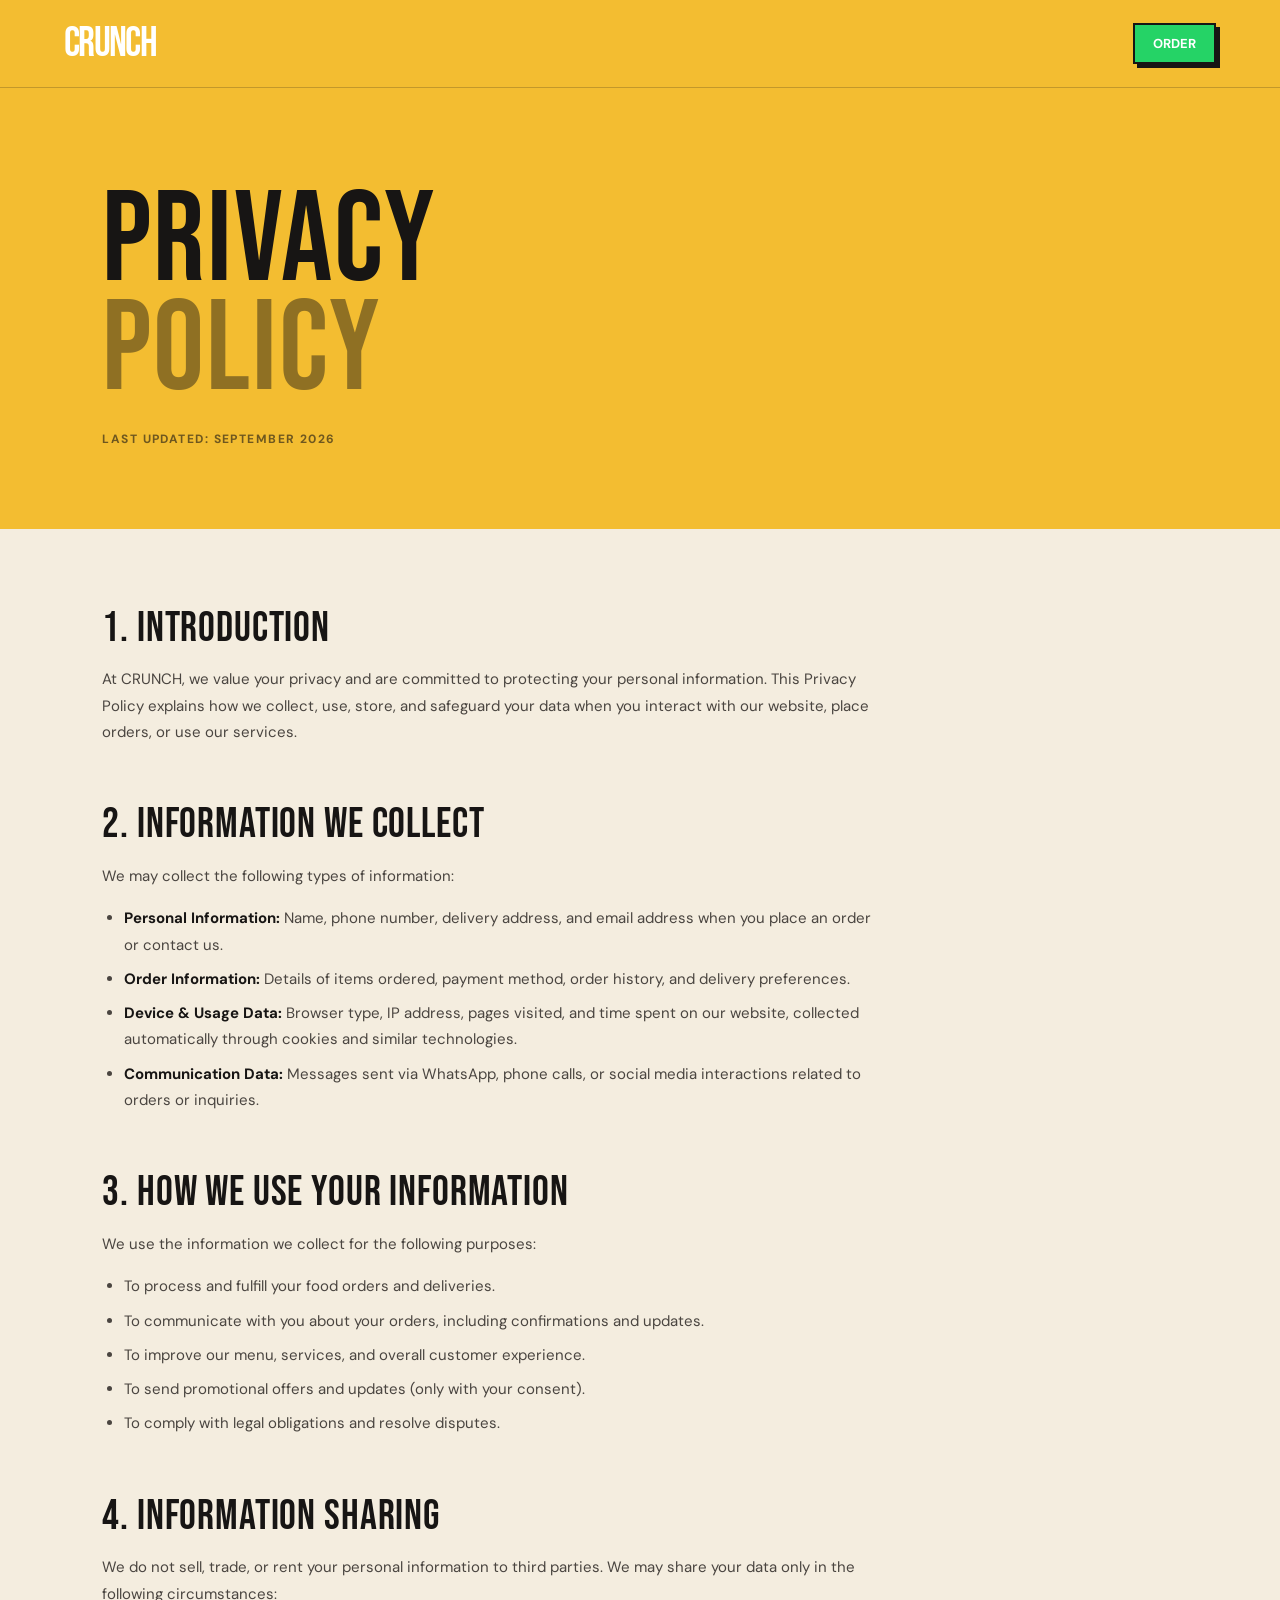
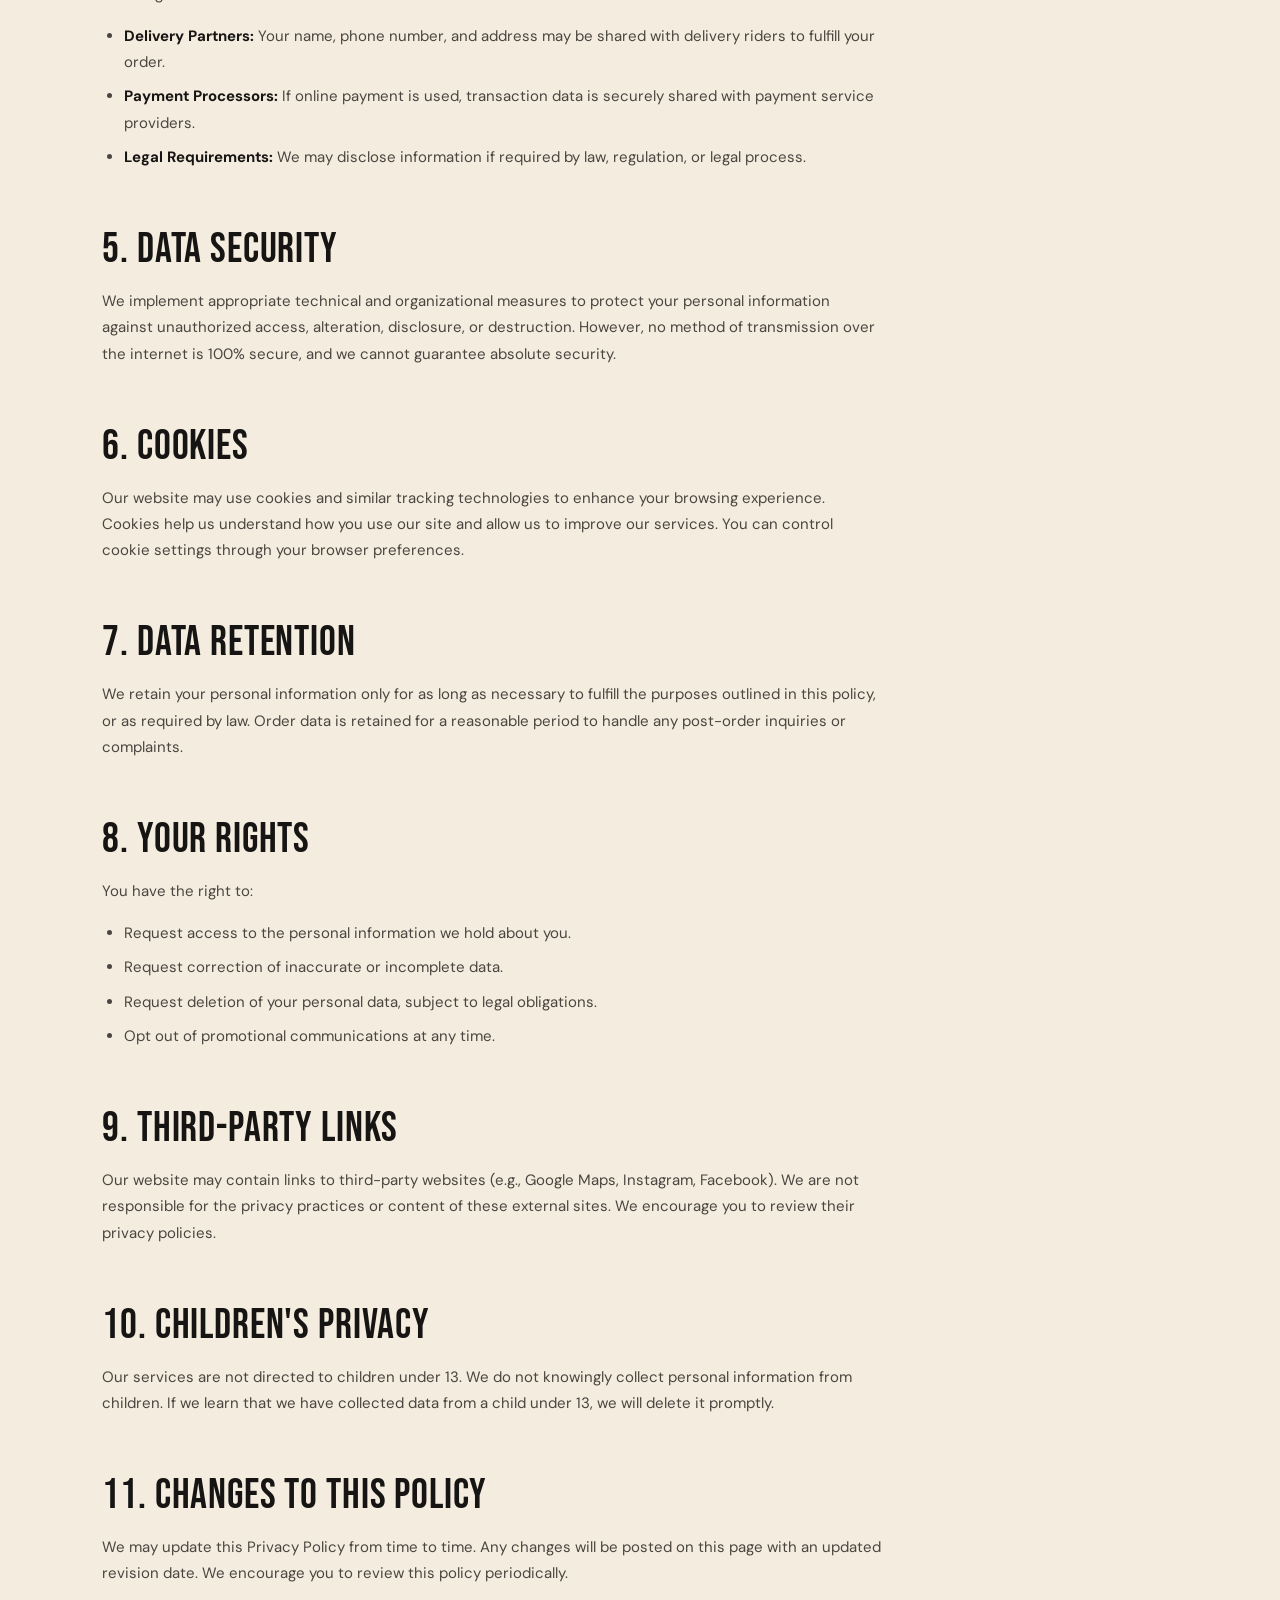
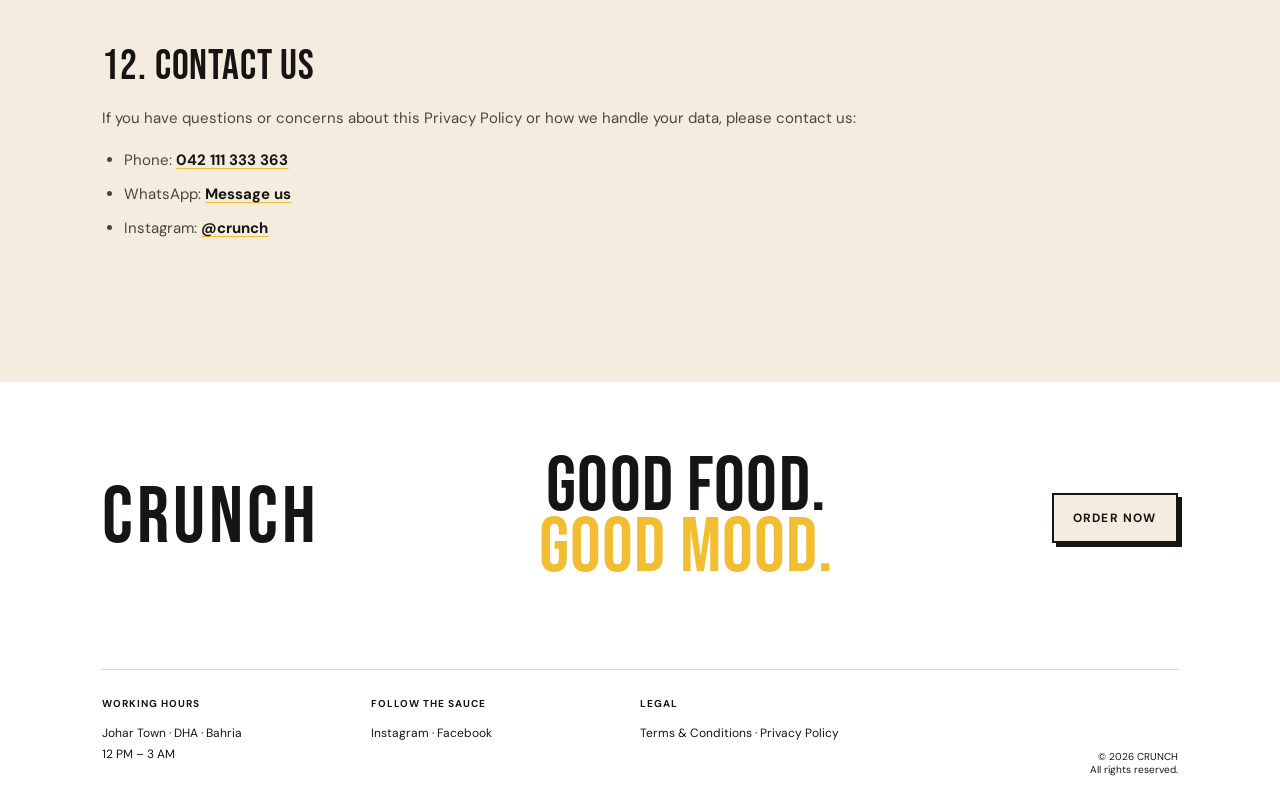
==== privacy.html @ 55eb130b "Add Terms & Conditions and Privacy Policy pages with legal links in footer" ====
<!doctype html>
<html lang="en">

<head>
  <meta charset="UTF-8" />
  <meta name="viewport" content="width=device-width, initial-scale=1.0" />
  <meta name="description" content="CRUNCH - Privacy Policy. Learn how we collect, use, and protect your personal information." />
  <title>CRUNCH | Privacy Policy</title>
  <link rel="preconnect" href="https://fonts.googleapis.com" />
  <link rel="preconnect" href="https://fonts.gstatic.com" crossorigin />
  <link href="https://fonts.googleapis.com/css2?family=Bebas+Neue&family=DM+Sans:wght@400;500;700&display=swap"
    rel="stylesheet" />
  <link rel="stylesheet" href="style.css" />
  <link rel="stylesheet" href="legal.css" />
</head>

<body>
  <header class="site-header">
    <a class="brand" href="index.html" aria-label="CRUNCH home"><span class="nav-brand-text">CRUNCH</span></a>
    <div class="header-actions">
      <a class="header-order" href="tel:042111333363">Order</a>
    </div>
  </header>

  <main class="legal-page">
    <section class="legal-hero">
      <h1>Privacy<br /><span>Policy</span></h1>
      <p class="legal-updated">Last updated: September 2026</p>
    </section>

    <section class="legal-content">
      <div class="legal-body">

        <h2>1. Introduction</h2>
        <p>At CRUNCH, we value your privacy and are committed to protecting your personal information. This Privacy Policy explains how we collect, use, store, and safeguard your data when you interact with our website, place orders, or use our services.</p>

        <h2>2. Information We Collect</h2>
        <p>We may collect the following types of information:</p>
        <ul>
          <li><strong>Personal Information:</strong> Name, phone number, delivery address, and email address when you place an order or contact us.</li>
          <li><strong>Order Information:</strong> Details of items ordered, payment method, order history, and delivery preferences.</li>
          <li><strong>Device & Usage Data:</strong> Browser type, IP address, pages visited, and time spent on our website, collected automatically through cookies and similar technologies.</li>
          <li><strong>Communication Data:</strong> Messages sent via WhatsApp, phone calls, or social media interactions related to orders or inquiries.</li>
        </ul>

        <h2>3. How We Use Your Information</h2>
        <p>We use the information we collect for the following purposes:</p>
        <ul>
          <li>To process and fulfill your food orders and deliveries.</li>
          <li>To communicate with you about your orders, including confirmations and updates.</li>
          <li>To improve our menu, services, and overall customer experience.</li>
          <li>To send promotional offers and updates (only with your consent).</li>
          <li>To comply with legal obligations and resolve disputes.</li>
        </ul>

        <h2>4. Information Sharing</h2>
        <p>We do not sell, trade, or rent your personal information to third parties. We may share your data only in the following circumstances:</p>
        <ul>
          <li><strong>Delivery Partners:</strong> Your name, phone number, and address may be shared with delivery riders to fulfill your order.</li>
          <li><strong>Payment Processors:</strong> If online payment is used, transaction data is securely shared with payment service providers.</li>
          <li><strong>Legal Requirements:</strong> We may disclose information if required by law, regulation, or legal process.</li>
        </ul>

        <h2>5. Data Security</h2>
        <p>We implement appropriate technical and organizational measures to protect your personal information against unauthorized access, alteration, disclosure, or destruction. However, no method of transmission over the internet is 100% secure, and we cannot guarantee absolute security.</p>

        <h2>6. Cookies</h2>
        <p>Our website may use cookies and similar tracking technologies to enhance your browsing experience. Cookies help us understand how you use our site and allow us to improve our services. You can control cookie settings through your browser preferences.</p>

        <h2>7. Data Retention</h2>
        <p>We retain your personal information only for as long as necessary to fulfill the purposes outlined in this policy, or as required by law. Order data is retained for a reasonable period to handle any post-order inquiries or complaints.</p>

        <h2>8. Your Rights</h2>
        <p>You have the right to:</p>
        <ul>
          <li>Request access to the personal information we hold about you.</li>
          <li>Request correction of inaccurate or incomplete data.</li>
          <li>Request deletion of your personal data, subject to legal obligations.</li>
          <li>Opt out of promotional communications at any time.</li>
        </ul>

        <h2>9. Third-Party Links</h2>
        <p>Our website may contain links to third-party websites (e.g., Google Maps, Instagram, Facebook). We are not responsible for the privacy practices or content of these external sites. We encourage you to review their privacy policies.</p>

        <h2>10. Children's Privacy</h2>
        <p>Our services are not directed to children under 13. We do not knowingly collect personal information from children. If we learn that we have collected data from a child under 13, we will delete it promptly.</p>

        <h2>11. Changes to This Policy</h2>
        <p>We may update this Privacy Policy from time to time. Any changes will be posted on this page with an updated revision date. We encourage you to review this policy periodically.</p>

        <h2>12. Contact Us</h2>
        <p>If you have questions or concerns about this Privacy Policy or how we handle your data, please contact us:</p>
        <ul>
          <li>Phone: <a href="tel:042111333363">042 111 333 363</a></li>
          <li>WhatsApp: <a href="https://wa.me/9242111333363" target="_blank" rel="noreferrer">Message us</a></li>
          <li>Instagram: <a href="https://instagram.com/crunch" target="_blank" rel="noreferrer">@crunch</a></li>
        </ul>

      </div>
    </section>
  </main>

  <footer>
    <div class="footer-top"><a class="brand" href="index.html"><span style="font-size: 80px; letter-spacing: 4px;">CRUNCH</span></a>
      <h2>Good food.<br /><em>Good mood.</em></h2><a class="button button-light" href="tel:042111333363">Order now</a>
    </div>
    <div class="footer-bottom">
      <div><b>Working hours</b>
        <p>Johar Town · DHA · Bahria<br />12 PM – 3 AM</p>
      </div>
      <div><b>Follow the sauce</b>
        <p><a href="https://instagram.com/crunch">Instagram</a> · <a
            href="https://facebook.com/CRUNCH">Facebook</a></p>
      </div>
      <div><b>Legal</b>
        <p><a href="terms.html">Terms & Conditions</a> · <a href="privacy.html">Privacy Policy</a></p>
      </div>
      <small>© 2026 CRUNCH<br />All rights reserved.</small>
    </div>
  </footer>
  <script src="script.js"></script>
</body>

</html>
---- style.css ----
:root{--ink:#171514;--paper:#f4eddf;--red:#171514;--red-dark:#171514;--yellow:#f3bd31;--line:rgba(23,21,20,.22);--display:'Bebas Neue',Impact,sans-serif;--body:'DM Sans',Arial,sans-serif}*{box-sizing:border-box}html{scroll-behavior:smooth}body{margin:0;background:var(--paper);color:var(--ink);font-family:var(--body);font-size:16px}a{color:inherit;text-decoration:none}.notice{background:var(--yellow);font-size:11px;text-align:center;padding:8px 16px;letter-spacing:.04em}.site-header{height:88px;display:flex;align-items:center;justify-content:space-between;padding:0 5vw;border-bottom:1px solid var(--line);background:var(--paper);position:sticky;top:0;z-index:5}.brand{display:flex;align-items:center;gap:10px;font-weight:700}.brand span{font:42px var(--display);letter-spacing:-.04em;color:var(--ink)}.brand small{font-size:10px;line-height:1.05;max-width:60px}.nav-links{display:flex;gap:38px;font-size:13px;text-transform:uppercase;letter-spacing:.1em}.nav-links a:hover,.text-link:hover{color:var(--yellow)}.header-order{font-weight:700;text-transform:uppercase;font-size:13px}.header-order span,.button span{font-size:20px;margin-left:12px}.menu-toggle{display:none;border:0;background:none;font-size:25px}.hero{min-height:calc(100vh - 120px);background:var(--red);color:var(--paper);display:grid;grid-template-columns:46% 54%;padding:9vh 8vw 5vh;position:relative;overflow:hidden}.hero-copy{align-self:center;position:relative;z-index:1}.eyebrow,.section-label{font-size:11px;text-transform:uppercase;letter-spacing:.18em;font-weight:700}.hero h1,h2{font:clamp(75px,10vw,150px)/.8 var(--display);font-weight:400;text-transform:uppercase;letter-spacing:.015em;margin:26px 0}.hero h1 em,h2 span,h3 span{font-style:normal;color:var(--yellow)}.hero-intro{font-size:18px;line-height:1.5;max-width:370px;margin:36px 0}.hero-actions{display:flex;align-items:center;gap:22px}.button{display:inline-flex;align-items:center;padding:15px 19px;text-transform:uppercase;font-size:12px;letter-spacing:.1em;font-weight:700}.button-light{background:var(--paper);color:var(--ink)}.button-dark{background:var(--ink);color:var(--paper)}.phone-link{font-size:11px;text-transform:uppercase;line-height:1.5}.phone-link strong{display:block;color:var(--yellow);font-size:13px}.hero-art{position:relative;display:flex;justify-content:center;align-items:center}.hero-art:before{content:'';position:absolute;background:var(--yellow);width:min(42vw,600px);height:min(42vw,600px);border-radius:50%}.hero-art img{position:relative;width:min(40vw,570px);height:min(40vw,570px);object-fit:contain;filter:drop-shadow(13px 25px 12px rgba(40,0,0,.32));animation:float 5s ease-in-out infinite}.stamp{position:absolute;z-index:2;top:10%;left:5%;width:100px;height:100px;border:2px solid var(--paper);border-radius:50%;display:grid;place-content:center;text-align:center;font:35px/ .7 var(--display);transform:rotate(-14deg)}.stamp small{font:8px var(--body);text-transform:uppercase;letter-spacing:.1em}.scribble{position:absolute;right:2%;bottom:12%;font:34px/.8 var(--display);text-transform:uppercase;transform:rotate(-10deg)}.scroll-cue{position:absolute;bottom:22px;left:8vw;font-size:11px;text-transform:uppercase;letter-spacing:.1em}.scroll-cue span{font-size:20px;margin-left:12px}.marquee{overflow:hidden;background:var(--yellow);font:42px var(--display);white-space:nowrap;padding:12px 0}.marquee div{animation:marquee 24s linear infinite}.marquee i{font:20px var(--body);font-style:normal;margin:0 15px}.section{padding:120px 8vw}.section-label{color:var(--ink);margin-bottom:55px}.manifesto-grid,.section-heading,.story-head{display:flex;justify-content:space-between;gap:50px}.manifesto h2,h2{font-size:clamp(70px,9vw,132px);margin:0;max-width:650px}.manifesto-grid>div{max-width:390px;padding-top:12px}.lead{font-size:25px;line-height:1.2;margin:0 0 25px}.manifesto-grid p:not(.lead),.section-heading p{line-height:1.7;color:#5f5850}.text-link{display:inline-block;margin-top:25px;color:var(--ink);font-weight:700;border-bottom:2px solid var(--ink);padding-bottom:7px;text-transform:uppercase;font-size:12px;letter-spacing:.08em}.text-link span{font-size:18px;margin-left:14px}.stats{display:grid;grid-template-columns:repeat(3,1fr);border-top:1px solid var(--line);margin-top:100px;padding-top:30px}.stats div{display:flex;align-items:center;gap:22px;border-right:1px solid var(--line);padding-left:25px}.stats div:first-child{padding-left:0}.stats div:last-child{border:0}.stats strong{font:75px var(--display);color:var(--yellow)}.stats span{font-size:12px;text-transform:uppercase;line-height:1.4}.menu-section{background:var(--ink);color:var(--paper)}.menu-section .section-label{color:var(--yellow)}.section-heading h2{font-size:clamp(70px,8vw,115px)}.section-heading p{color:#bbb1a3;text-align:right}.section-heading b{color:var(--yellow)}.menu-tabs{display:flex;gap:8px;border-bottom:1px solid #4d4540;margin-top:65px}.menu-tabs button{background:none;border:0;color:#aaa39a;text-transform:uppercase;padding:15px 18px;font:12px var(--body);cursor:pointer}.menu-tabs button.active,.menu-tabs button:hover{background:var(--yellow);color:var(--ink)}.menu-grid{display:grid;grid-template-columns:repeat(3,1fr);gap:25px;padding-top:30px}.food-card{transition:.3s}.food-card.hidden{display:none}.food-image{background:var(--ink);aspect-ratio:1;display:flex;justify-content:center;position:relative;overflow:hidden}.food-image.coral{background:#4a4540}.food-image.yellow{background:var(--yellow)}.food-image img{width:100%;height:100%;object-fit:contain;mix-blend-mode:multiply;filter:contrast(1.1)}.price{position:absolute;right:14px;top:14px;background:var(--paper);color:var(--ink);padding:7px 10px;font-size:11px;font-weight:700}.food-card h3{font:37px var(--display);margin:17px 0 0;text-transform:uppercase}.food-card p{color:#aaa39a;margin:4px 0;font-size:13px}.menu-scan{display:grid;grid-template-columns:1fr 220px;align-items:center;gap:40px;background:var(--ink);margin-top:100px;padding:55px 8vw}.menu-scan h3{font:75px/.8 var(--display);text-transform:uppercase;margin:20px 0 35px}.menu-scan img{width:100%;transform:rotate(4deg);box-shadow:12px 18px 0 var(--yellow)}.stories{background:var(--yellow)}.stories .section-label{color:var(--ink)}.story-head h2{font-size:clamp(70px,8vw,110px)}.story-controls{align-self:end;display:flex;gap:8px}.story-controls button{border:1px solid var(--ink);background:none;width:48px;height:48px;font-size:20px;cursor:pointer}.quote-wrap{max-width:760px;margin:75px auto 0}.quote-wrap blockquote{font:clamp(31px,4vw,58px)/1.02 var(--display);text-transform:uppercase;margin:0}.quote-by{margin-top:35px;font-size:12px;font-weight:700}.quote-by span{color:var(--ink);margin-left:10px}.branches{background:var(--paper)}.branch-list{margin-top:65px;border-top:1px solid var(--line)}.branch-list a{display:grid;grid-template-columns:70px 1fr 1fr 30px;align-items:center;border-bottom:1px solid var(--line);padding:24px 0;transition:.2s}.branch-list a:hover{background:var(--yellow);padding-left:15px;padding-right:15px}.branch-list b{font:27px var(--display);color:var(--yellow)}.branch-list strong{font:38px var(--display);text-transform:uppercase}.branch-list span{font-size:13px;color:#625b53}.branch-list i{font-style:normal;font-size:24px;color:var(--ink)}footer{background:#ffffff;color:var(--ink);padding:75px 8vw 30px}.footer-top{display:flex;flex-wrap:wrap;align-items:center;justify-content:space-between;gap:30px}.footer-top .brand span{color:var(--ink);font-size:clamp(40px,8vw,80px);letter-spacing:4px}.footer-top h2{font-size:clamp(40px,6vw,80px);margin:0;text-align:center}.footer-top h2 em{color:var(--yellow);font-style:normal}.footer-bottom{display:grid;grid-template-columns:1fr 1fr 1fr 1fr;border-top:1px solid rgba(23,21,20,.15);margin-top:90px;padding-top:25px;font-size:12px}.footer-bottom b{color:var(--ink);text-transform:uppercase;font-size:10px;letter-spacing:.1em}.footer-bottom p{line-height:1.7}.footer-bottom small{text-align:right;align-self:end}@keyframes float{50%{transform:translateY(-13px) rotate(2deg)}}@keyframes marquee{to{transform:translateX(-50%)}}@media(max-width:700px){.site-header{height:70px;padding:0 6vw}.nav-links,.header-order{display:none}.menu-toggle{display:block}.brand span{font-size:36px}.hero{display:block;padding:70px 8vw 85px;min-height:850px}.hero h1{font-size:84px}.hero-intro{font-size:16px;margin:28px 0}.hero-actions{align-items:flex-start;flex-direction:column;gap:18px}.hero-art{height:370px;margin-top:15px}.hero-art:before{width:320px;height:320px}.hero-art img{width:320px;height:320px}.stamp{top:0;left:0}.scribble{right:0;bottom:12%}.scroll-cue{left:8vw}.section{padding:80px 8vw}.manifesto-grid,.section-heading,.story-head{display:block}.manifesto h2,h2{font-size:75px}.manifesto-grid>div{padding-top:40px}.stats{grid-template-columns:1fr;margin-top:65px}.stats div{border-right:0;border-bottom:1px solid var(--line);padding:15px 0}.stats strong{font-size:60px}.section-heading p{text-align:left;margin-top:30px}.menu-tabs{overflow:auto;white-space:nowrap;margin-top:45px}.menu-grid{grid-template-columns:1fr;gap:45px}.menu-scan{grid-template-columns:1fr;padding:40px 8vw;margin-top:70px}.menu-scan img{max-width:190px;margin:20px auto 0}.menu-scan h3{font-size:65px}.story-controls{margin-top:35px}.quote-wrap{margin-top:50px}.branch-list a{grid-template-columns:42px 1fr 25px;gap:5px}.branch-list strong{font-size:30px}.branch-list span{grid-column:2;font-size:12px}.branch-list i{grid-column:3;grid-row:1/3}.footer-top{flex-direction:column;align-items:flex-start;gap:20px}.footer-top .brand span{font-size:clamp(36px,12vw,60px)}.footer-top h2{font-size:clamp(32px,10vw,55px);text-align:left;margin:0}.footer-bottom{grid-template-columns:1fr 1fr;gap:25px;margin-top:65px}.footer-bottom small{grid-column:1/3;text-align:left}}
:root {
  --olive: #6b705c;
}
/* Navbar CRUNCH text */
.nav-brand-text {
  font-family: 'DM Sans', Arial, sans-serif;
  font-size: clamp(20px, 3vw, 28px);
  font-weight: 500;
  letter-spacing: 0.35em;
  text-transform: uppercase;
  color: #ffffff !important;
  line-height: 1;
}
/* Hero logo image - yellow tint */
.hero-logo {
  width: clamp(120px, 22vw, 220px);
  height: auto;
  object-fit: contain;
  margin-bottom: 16px;
  display: block;
  filter: invert(76%) sepia(60%) saturate(700%) hue-rotate(5deg) brightness(1.05);
}
.button, .header-order, .btn-cube {
  border: 2px solid var(--ink);
  box-shadow: 4px 4px 0 var(--ink);
  transition: all 0.1s;
  cursor: pointer;
  border-radius: 0;
}
.button:active, .header-order:active, .btn-cube:active {
  transform: translate(4px, 4px);
  box-shadow: 0px 0px 0 var(--ink);
}
.header-order {
  background: #25d366;
  color: #fff;
  padding: 10px 18px;
  display: inline-flex;
  align-items: center;
  text-decoration: none;
}
.whatsapp-banner {
  background: var(--paper);
  color: var(--ink);
  text-align: center;
  padding: 60px 8vw;
  border-top: 1px solid var(--line);
}
.whatsapp-banner h2 {
  color: var(--ink);
  font-size: clamp(40px, 6vw, 80px);
  margin-bottom: 10px;
}
.banner-actions {
  display: flex;
  gap: 20px;
  justify-content: center;
  margin-top: 30px;
}
.btn-cube {
  display: inline-flex;
  align-items: center;
  justify-content: center;
  padding: 15px 25px;
  font-weight: 700;
  text-transform: uppercase;
  font-size: 14px;
  text-decoration: none;
}
.whatsapp-btn {
  background: #25d366;
  color: var(--ink);
}
.call-btn {
  background: var(--yellow);
  color: var(--ink);
}
@media (max-width: 600px) {
  .banner-actions {
    flex-direction: column;
  }
}
.site-header {
  background: var(--yellow);
  position: fixed !important;
  top: 0;
  left: 0;
  right: 0;
  width: 100%;
  z-index: 999;
}
.header-actions {
  display: flex;
  align-items: center;
  gap: 15px;
}
main {
  margin-top: 88px;
}
@media (max-width: 700px) {
  main {
    margin-top: 70px;
  }
}
.manifesto {
  background: var(--yellow);
  color: var(--ink);
}
.manifesto .section-label {
  color: var(--ink);
}
.manifesto .text-link {
  color: var(--ink);
  border-bottom-color: var(--ink);
}
.manifesto p:not(.lead) {
  color: rgba(23,21,20,.7);
}
.manifesto .stats strong {
  color: var(--ink);
}
.manifesto .stats {
  border-top-color: rgba(23,21,20,.2);
}
.manifesto .stats div {
  border-right-color: rgba(23,21,20,.2);
}
/* Standalone Stats Section */
.stats-section {
  background: #ffffff;
  padding: 60px 8vw;
  border-top: 3px solid var(--ink);
  border-bottom: 3px solid var(--ink);
}
.stats-section .stats {
  display: grid;
  grid-template-columns: repeat(3, 1fr);
  border-top: none;
  margin-top: 0;
  padding-top: 0;
}
.stats-section .stats div {
  border-right: 2px solid rgba(23,21,20,.15);
  border-bottom: none;
  padding: 20px 30px;
  display: flex;
  flex-direction: column;
  gap: 6px;
}
.stats-section .stats div:last-child {
  border-right: none;
}
.stats-section .stats strong {
  font: clamp(48px, 8vw, 90px) var(--display);
  color: var(--yellow);
  line-height: 1;
}
.stats-section .stats span {
  font-size: clamp(11px, 2vw, 14px);
  text-transform: uppercase;
  letter-spacing: .12em;
  color: var(--ink);
  font-weight: 700;
  line-height: 1.5;
}
@media (max-width: 700px) {
  .stats-section {
    padding: 40px 6vw;
  }
  .stats-section .stats {
    grid-template-columns: 1fr;
  }
  .stats-section .stats div {
    border-right: none;
    border-bottom: 1px solid rgba(23,21,20,.15);
    padding: 18px 0;
  }
  .stats-section .stats div:last-child {
    border-bottom: none;
  }
}
/* Menu body section - off white below the dark heading */
.menu-body-section {
  background: var(--paper);
  padding: 0 8vw 80px;
  color: var(--ink);
}
.menu-body-section .menu-tabs {
  border-bottom: 2px solid var(--line);
  padding-top: 40px;
}
.menu-body-section .menu-tabs button {
  color: #5f5850;
}
.menu-body-section .menu-tabs button.active,
.menu-body-section .menu-tabs button:hover {
  background: var(--ink);
  color: var(--paper);
}
.menu-body-section .food-card h3 {
  color: var(--ink);
}
.menu-body-section .food-card p {
  color: #5f5850;
}
@media (max-width: 700px) {
  .menu-body-section {
    padding: 0 6vw 60px;
  }
}
.hero {
  background: var(--paper) !important;
  color: var(--ink) !important;
  display: flex !important;
  flex-direction: column !important;
  align-items: center !important;
  justify-content: center !important;
  text-align: center !important;
  gap: 40px;
}
.hero-header {
  display: flex;
  flex-direction: column;
  align-items: center;
  z-index: 1;
}
.hero-actions {
  justify-content: center;
}
.hero-footer {
  display: flex;
  flex-direction: column;
  align-items: center;
  gap: 20px;
  z-index: 1;
  max-width: 500px;
}
.hero-intro {
  margin: 0 !important;
}
.hero h1 em {
  color: var(--yellow) !important;
}
.hero .button {
  background: var(--yellow) !important;
  color: var(--ink) !important;
}
/* Responsive Enhancements */
body, html {
  overflow-x: hidden;
}
img {
  max-width: 100%;
}
@media (max-width: 700px) {
  .site-header {
    padding: 0 4vw;
    gap: 10px;
  }
  .header-order {
    display: inline-flex !important;
    padding: 8px 12px;
    font-size: 11px;
    margin-left: auto;
  }
  .menu-toggle {
    margin-left: 0;
  }
  .marquee {
    font: 24px var(--display);
    padding: 8px 0;
  }
  .hero {
    min-height: auto;
    padding: 120px 6vw 60px;
  }
  .hero h1 {
    font-size: clamp(50px, 15vw, 84px);
    line-height: 0.9;
  }
  .hero-art {
    height: auto;
    margin-top: 40px;
  }
  .hero-art:before {
    width: 80vw;
    height: 80vw;
    max-width: 320px;
    max-height: 320px;
  }
  .hero-art img {
    width: 80vw;
    height: 80vw;
    max-width: 320px;
    max-height: 320px;
  }
  .manifesto h2, h2, .section-heading h2, .story-head h2 {
    font-size: clamp(45px, 12vw, 75px) !important;
  }
  .stats strong {
    font-size: clamp(40px, 10vw, 60px);
  }
  .manifesto .stats div {
    border-bottom-color: rgba(23,21,20,.2);
  }
  .food-card h3 {
    font-size: clamp(28px, 8vw, 37px);
  }
  .quote-wrap blockquote {
    font-size: clamp(24px, 6vw, 31px);
  }
  .menu-scan h3 {
    font-size: clamp(40px, 10vw, 65px);
  }
  .footer-top h2 {
    font-size: clamp(45px, 12vw, 70px) !important;
  }
}

@media (max-width: 480px) {
  .footer-bottom {
    grid-template-columns: 1fr !important;
  }
  .footer-bottom small {
    grid-column: 1 !important;
    text-align: left;
    margin-top: 20px;
  }
  .branch-list a {
    grid-template-columns: 30px 1fr 20px !important;
    gap: 10px !important;
    padding: 15px 0 !important;
  }
  .branch-list strong {
    font-size: clamp(20px, 6vw, 30px) !important;
  }
  .nav-logo {
    height: 30px;
  }
  .header-order {
    font-size: 10px;
    padding: 6px 10px;
  }
  .header-order span {
    font-size: 16px;
    margin-left: 6px;
  }
  .button, .btn-cube {
    width: 100%;
  }
  .stats div {
    flex-direction: column;
    align-items: flex-start;
    gap: 5px;
  }
}
---- legal.css ----
/* Legal Pages — Terms & Privacy */
.legal-page {
  margin-top: 88px;
}

/* Hero banner */
.legal-hero {
  background: var(--yellow);
  padding: 100px 8vw 70px;
}

.legal-hero h1 {
  font: clamp(60px, 10vw, 130px)/.85 var(--display);
  text-transform: uppercase;
  letter-spacing: .015em;
  margin: 0;
  color: var(--ink);
}

.legal-hero h1 span {
  color: var(--ink);
  opacity: .45;
}

.legal-updated {
  margin-top: 25px;
  font-size: 12px;
  text-transform: uppercase;
  letter-spacing: .12em;
  font-weight: 700;
  color: var(--ink);
  opacity: .6;
}

/* Content body */
.legal-content {
  background: var(--paper);
  padding: 80px 8vw 120px;
}

.legal-body {
  max-width: 780px;
}

.legal-body h2 {
  font: clamp(28px, 4vw, 42px)/.95 var(--display);
  text-transform: uppercase;
  letter-spacing: .02em;
  margin: 60px 0 18px;
  color: var(--ink);
}

.legal-body h2:first-child {
  margin-top: 0;
}

.legal-body p {
  font-size: 15px;
  line-height: 1.75;
  color: #4a4540;
  margin: 0 0 16px;
}

.legal-body ul {
  padding-left: 22px;
  margin: 0 0 20px;
}

.legal-body li {
  font-size: 15px;
  line-height: 1.75;
  color: #4a4540;
  margin-bottom: 8px;
}

.legal-body li strong {
  color: var(--ink);
}

.legal-body a {
  color: var(--ink);
  font-weight: 700;
  text-decoration: underline;
  text-decoration-color: var(--yellow);
  text-underline-offset: 3px;
  transition: text-decoration-color .2s;
}

.legal-body a:hover {
  text-decoration-color: var(--ink);
}

/* Responsive */
@media (max-width: 700px) {
  .legal-page {
    margin-top: 70px;
  }

  .legal-hero {
    padding: 70px 6vw 50px;
  }

  .legal-hero h1 {
    font-size: clamp(50px, 14vw, 80px);
  }

  .legal-content {
    padding: 50px 6vw 80px;
  }

  .legal-body h2 {
    margin-top: 45px;
    font-size: clamp(24px, 6vw, 32px);
  }
}
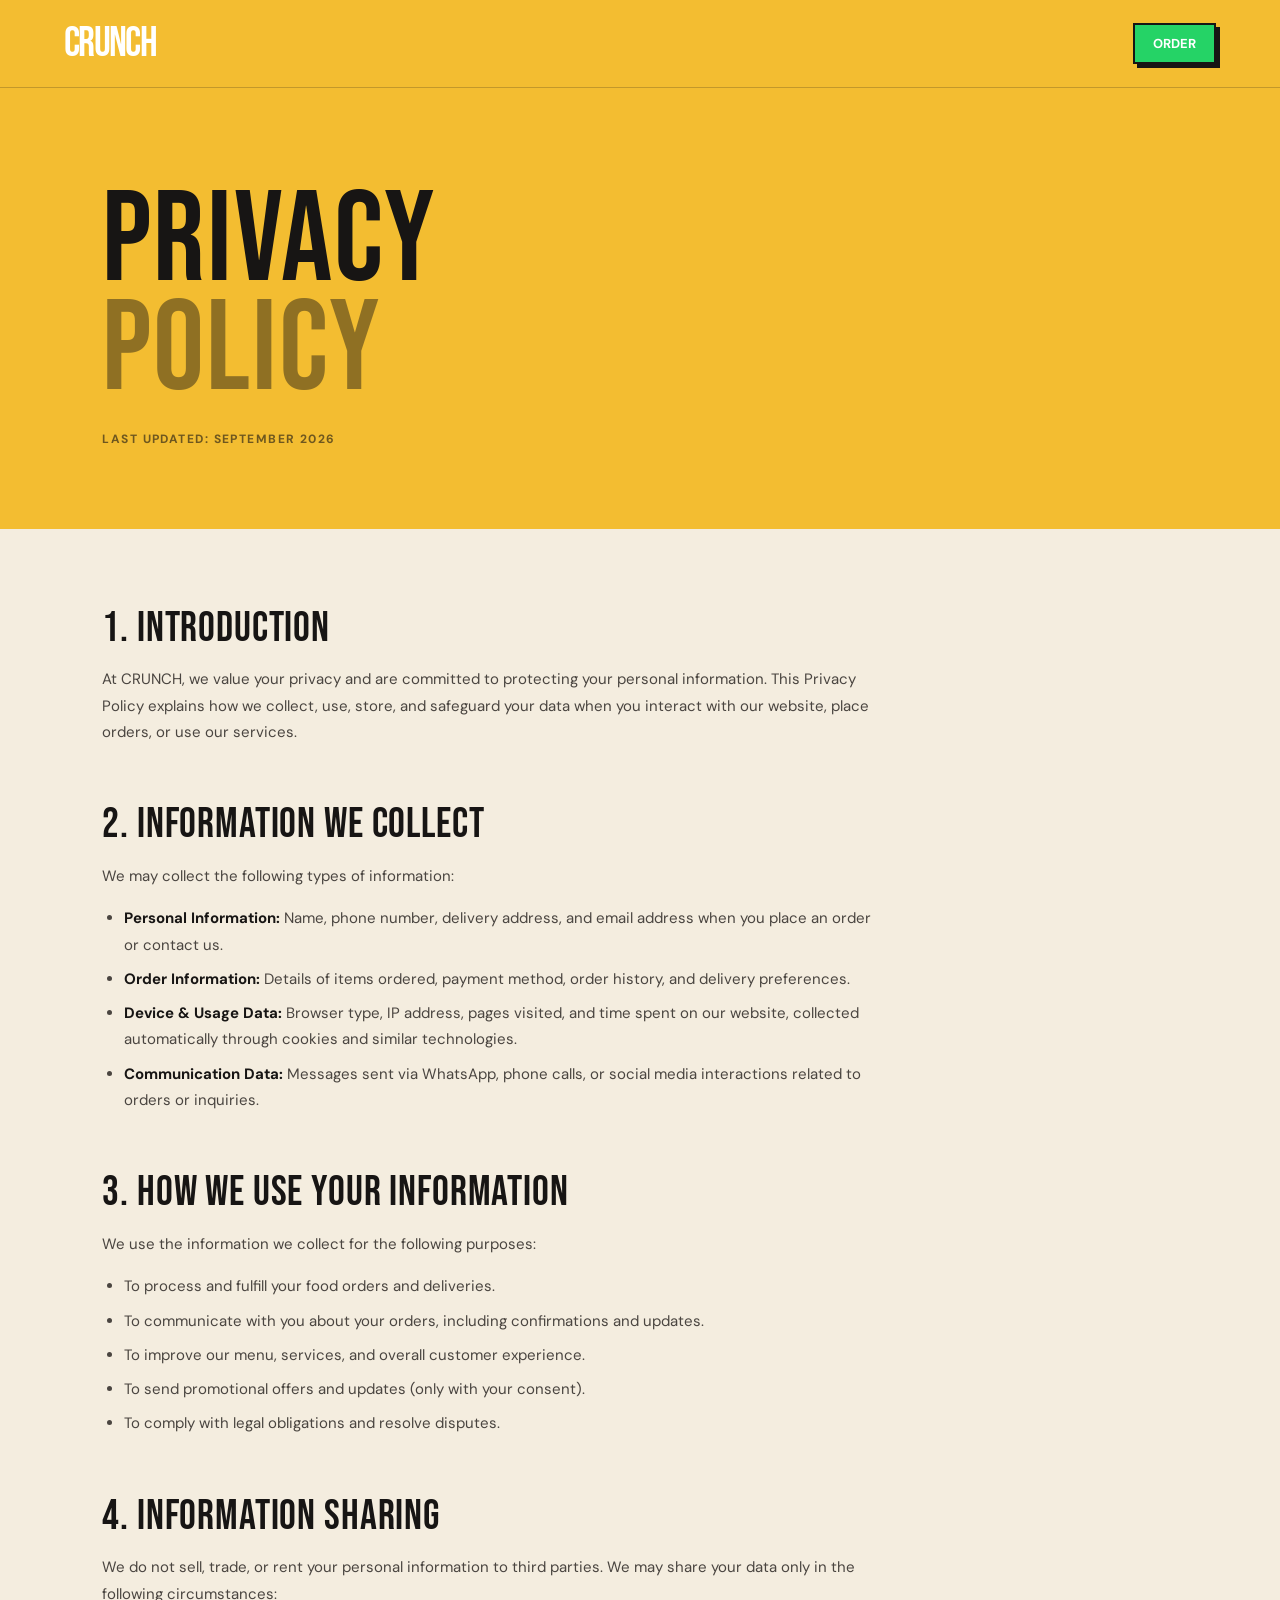
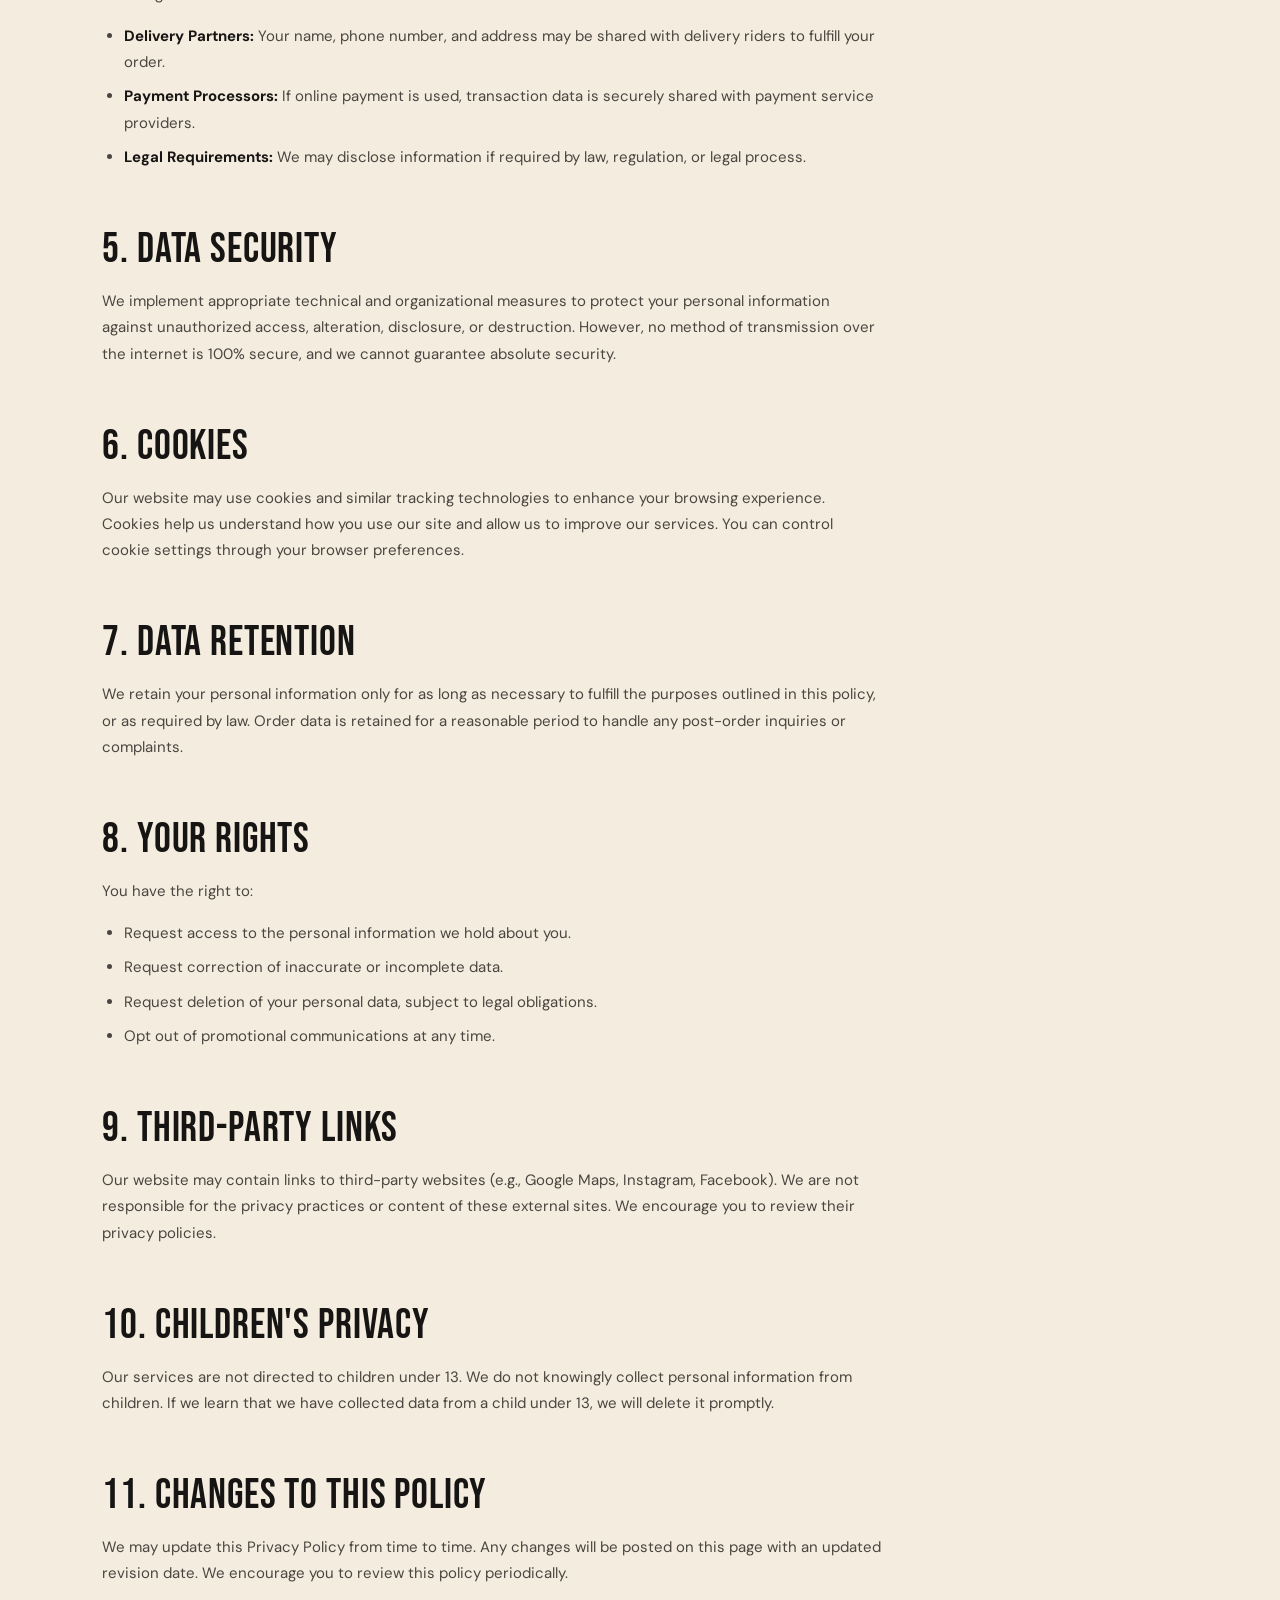
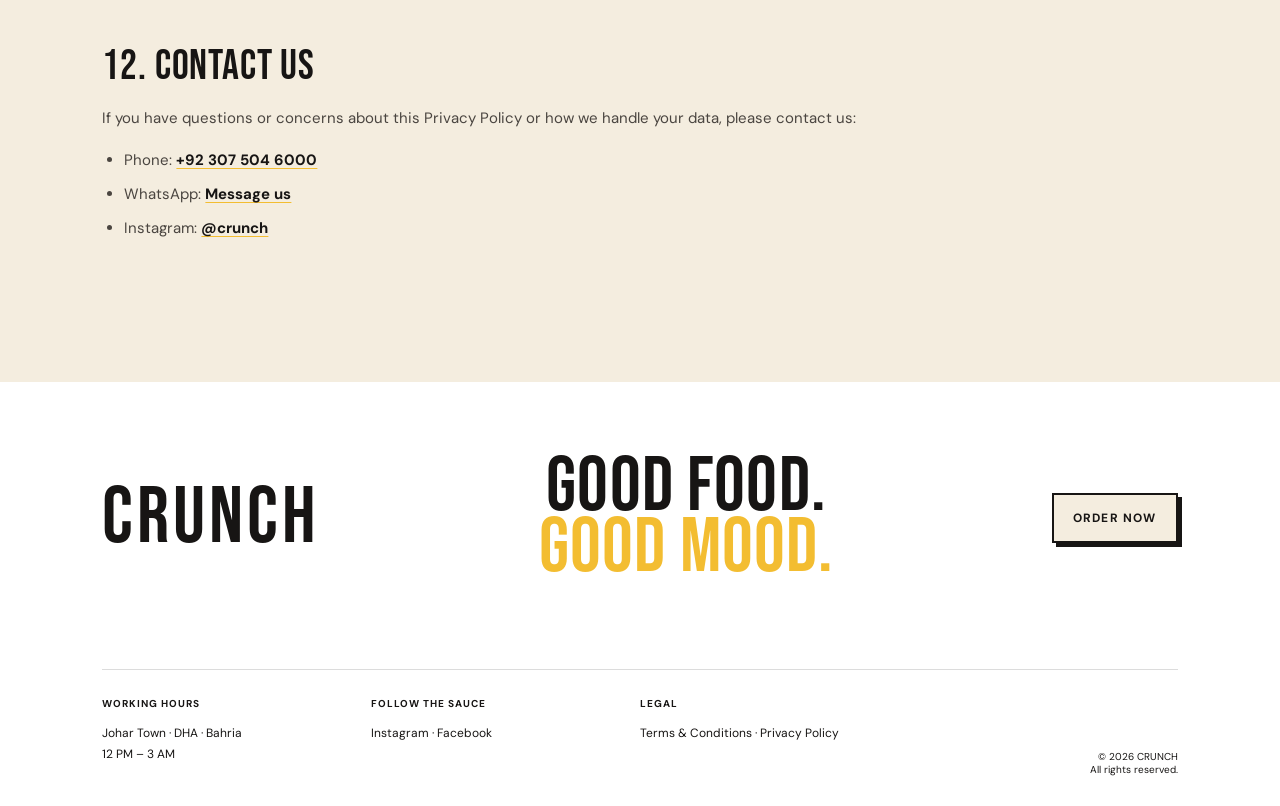
==== commit f73ae3ca: "Update phone numbers to +92 307 504 6000 across the site" ====
--- a/privacy.html
+++ b/privacy.html
@@ -18,7 +18,7 @@
   <header class="site-header">
     <a class="brand" href="index.html" aria-label="CRUNCH home"><span class="nav-brand-text">CRUNCH</span></a>
     <div class="header-actions">
-      <a class="header-order" href="tel:042111333363">Order</a>
+      <a class="header-order" href="tel:+923075046000">Order</a>
     </div>
   </header>
 
@@ -91,8 +91,8 @@
         <h2>12. Contact Us</h2>
         <p>If you have questions or concerns about this Privacy Policy or how we handle your data, please contact us:</p>
         <ul>
-          <li>Phone: <a href="tel:042111333363">042 111 333 363</a></li>
-          <li>WhatsApp: <a href="https://wa.me/9242111333363" target="_blank" rel="noreferrer">Message us</a></li>
+          <li>Phone: <a href="tel:+923075046000">+92 307 504 6000</a></li>
+          <li>WhatsApp: <a href="https://wa.me/923075046000" target="_blank" rel="noreferrer">Message us</a></li>
           <li>Instagram: <a href="https://instagram.com/crunch" target="_blank" rel="noreferrer">@crunch</a></li>
         </ul>
 
@@ -102,7 +102,7 @@
 
   <footer>
     <div class="footer-top"><a class="brand" href="index.html"><span style="font-size: 80px; letter-spacing: 4px;">CRUNCH</span></a>
-      <h2>Good food.<br /><em>Good mood.</em></h2><a class="button button-light" href="tel:042111333363">Order now</a>
+      <h2>Good food.<br /><em>Good mood.</em></h2><a class="button button-light" href="tel:+923075046000">Order now</a>
     </div>
     <div class="footer-bottom">
       <div><b>Working hours</b>
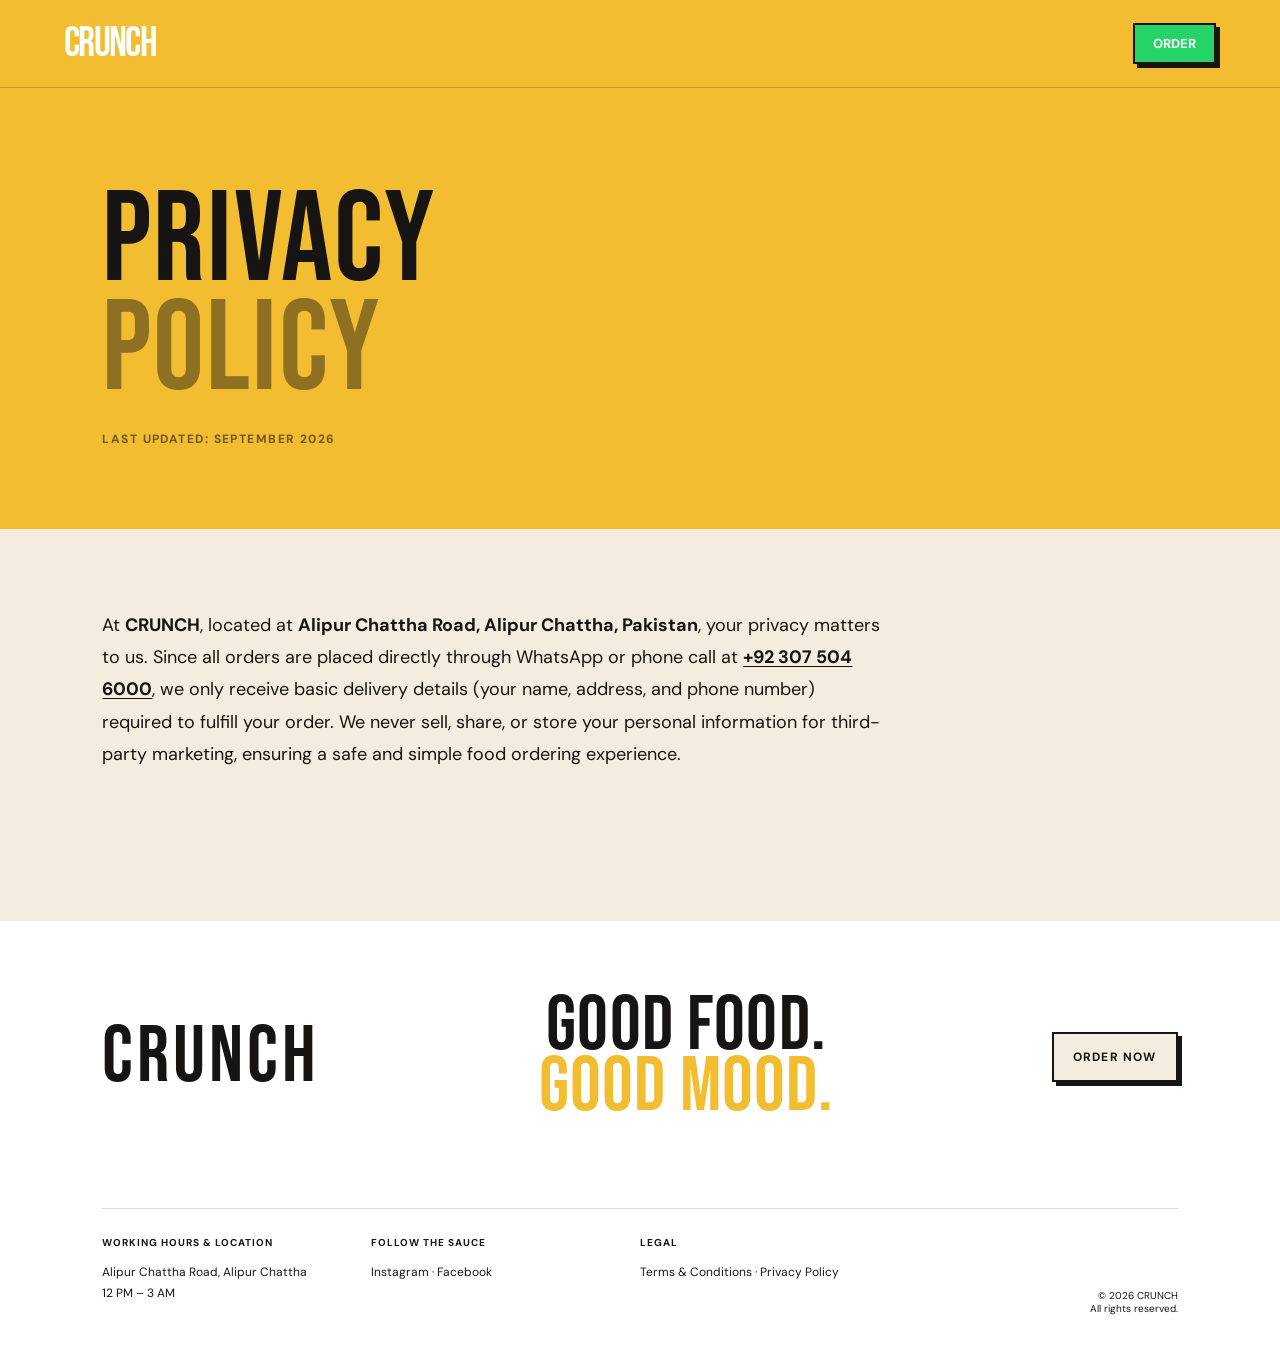
==== commit 8b4a5f1b: "Remove food image blackness, update location to Alipur Chattha Road, and simplify legal pages" ====
--- a/privacy.html
+++ b/privacy.html
@@ -30,72 +30,9 @@
 
     <section class="legal-content">
       <div class="legal-body">
-
-        <h2>1. Introduction</h2>
-        <p>At CRUNCH, we value your privacy and are committed to protecting your personal information. This Privacy Policy explains how we collect, use, store, and safeguard your data when you interact with our website, place orders, or use our services.</p>
-
-        <h2>2. Information We Collect</h2>
-        <p>We may collect the following types of information:</p>
-        <ul>
-          <li><strong>Personal Information:</strong> Name, phone number, delivery address, and email address when you place an order or contact us.</li>
-          <li><strong>Order Information:</strong> Details of items ordered, payment method, order history, and delivery preferences.</li>
-          <li><strong>Device & Usage Data:</strong> Browser type, IP address, pages visited, and time spent on our website, collected automatically through cookies and similar technologies.</li>
-          <li><strong>Communication Data:</strong> Messages sent via WhatsApp, phone calls, or social media interactions related to orders or inquiries.</li>
-        </ul>
-
-        <h2>3. How We Use Your Information</h2>
-        <p>We use the information we collect for the following purposes:</p>
-        <ul>
-          <li>To process and fulfill your food orders and deliveries.</li>
-          <li>To communicate with you about your orders, including confirmations and updates.</li>
-          <li>To improve our menu, services, and overall customer experience.</li>
-          <li>To send promotional offers and updates (only with your consent).</li>
-          <li>To comply with legal obligations and resolve disputes.</li>
-        </ul>
-
-        <h2>4. Information Sharing</h2>
-        <p>We do not sell, trade, or rent your personal information to third parties. We may share your data only in the following circumstances:</p>
-        <ul>
-          <li><strong>Delivery Partners:</strong> Your name, phone number, and address may be shared with delivery riders to fulfill your order.</li>
-          <li><strong>Payment Processors:</strong> If online payment is used, transaction data is securely shared with payment service providers.</li>
-          <li><strong>Legal Requirements:</strong> We may disclose information if required by law, regulation, or legal process.</li>
-        </ul>
-
-        <h2>5. Data Security</h2>
-        <p>We implement appropriate technical and organizational measures to protect your personal information against unauthorized access, alteration, disclosure, or destruction. However, no method of transmission over the internet is 100% secure, and we cannot guarantee absolute security.</p>
-
-        <h2>6. Cookies</h2>
-        <p>Our website may use cookies and similar tracking technologies to enhance your browsing experience. Cookies help us understand how you use our site and allow us to improve our services. You can control cookie settings through your browser preferences.</p>
-
-        <h2>7. Data Retention</h2>
-        <p>We retain your personal information only for as long as necessary to fulfill the purposes outlined in this policy, or as required by law. Order data is retained for a reasonable period to handle any post-order inquiries or complaints.</p>
-
-        <h2>8. Your Rights</h2>
-        <p>You have the right to:</p>
-        <ul>
-          <li>Request access to the personal information we hold about you.</li>
-          <li>Request correction of inaccurate or incomplete data.</li>
-          <li>Request deletion of your personal data, subject to legal obligations.</li>
-          <li>Opt out of promotional communications at any time.</li>
-        </ul>
-
-        <h2>9. Third-Party Links</h2>
-        <p>Our website may contain links to third-party websites (e.g., Google Maps, Instagram, Facebook). We are not responsible for the privacy practices or content of these external sites. We encourage you to review their privacy policies.</p>
-
-        <h2>10. Children's Privacy</h2>
-        <p>Our services are not directed to children under 13. We do not knowingly collect personal information from children. If we learn that we have collected data from a child under 13, we will delete it promptly.</p>
-
-        <h2>11. Changes to This Policy</h2>
-        <p>We may update this Privacy Policy from time to time. Any changes will be posted on this page with an updated revision date. We encourage you to review this policy periodically.</p>
-
-        <h2>12. Contact Us</h2>
-        <p>If you have questions or concerns about this Privacy Policy or how we handle your data, please contact us:</p>
-        <ul>
-          <li>Phone: <a href="tel:+923075046000">+92 307 504 6000</a></li>
-          <li>WhatsApp: <a href="https://wa.me/923075046000" target="_blank" rel="noreferrer">Message us</a></li>
-          <li>Instagram: <a href="https://instagram.com/crunch" target="_blank" rel="noreferrer">@crunch</a></li>
-        </ul>
-
+        <p class="lead" style="font-size: 18px; line-height: 1.8; color: var(--ink); margin-bottom: 30px;">
+          At <strong>CRUNCH</strong>, located at <strong>Alipur Chattha Road, Alipur Chattha, Pakistan</strong>, your privacy matters to us. Since all orders are placed directly through WhatsApp or phone call at <a href="tel:+923075046000" style="font-weight: 700; color: var(--ink); text-decoration: underline;">+92 307 504 6000</a>, we only receive basic delivery details (your name, address, and phone number) required to fulfill your order. We never sell, share, or store your personal information for third-party marketing, ensuring a safe and simple food ordering experience.
+        </p>
       </div>
     </section>
   </main>
@@ -105,8 +42,8 @@
       <h2>Good food.<br /><em>Good mood.</em></h2><a class="button button-light" href="tel:+923075046000">Order now</a>
     </div>
     <div class="footer-bottom">
-      <div><b>Working hours</b>
-        <p>Johar Town · DHA · Bahria<br />12 PM – 3 AM</p>
+      <div><b>Working hours &amp; Location</b>
+        <p>Alipur Chattha Road, Alipur Chattha<br />12 PM – 3 AM</p>
       </div>
       <div><b>Follow the sauce</b>
         <p><a href="https://instagram.com/crunch">Instagram</a> · <a
--- a/style.css
+++ b/style.css
@@ -1,4 +1,4 @@
-:root{--ink:#171514;--paper:#f4eddf;--red:#171514;--red-dark:#171514;--yellow:#f3bd31;--line:rgba(23,21,20,.22);--display:'Bebas Neue',Impact,sans-serif;--body:'DM Sans',Arial,sans-serif}*{box-sizing:border-box}html{scroll-behavior:smooth}body{margin:0;background:var(--paper);color:var(--ink);font-family:var(--body);font-size:16px}a{color:inherit;text-decoration:none}.notice{background:var(--yellow);font-size:11px;text-align:center;padding:8px 16px;letter-spacing:.04em}.site-header{height:88px;display:flex;align-items:center;justify-content:space-between;padding:0 5vw;border-bottom:1px solid var(--line);background:var(--paper);position:sticky;top:0;z-index:5}.brand{display:flex;align-items:center;gap:10px;font-weight:700}.brand span{font:42px var(--display);letter-spacing:-.04em;color:var(--ink)}.brand small{font-size:10px;line-height:1.05;max-width:60px}.nav-links{display:flex;gap:38px;font-size:13px;text-transform:uppercase;letter-spacing:.1em}.nav-links a:hover,.text-link:hover{color:var(--yellow)}.header-order{font-weight:700;text-transform:uppercase;font-size:13px}.header-order span,.button span{font-size:20px;margin-left:12px}.menu-toggle{display:none;border:0;background:none;font-size:25px}.hero{min-height:calc(100vh - 120px);background:var(--red);color:var(--paper);display:grid;grid-template-columns:46% 54%;padding:9vh 8vw 5vh;position:relative;overflow:hidden}.hero-copy{align-self:center;position:relative;z-index:1}.eyebrow,.section-label{font-size:11px;text-transform:uppercase;letter-spacing:.18em;font-weight:700}.hero h1,h2{font:clamp(75px,10vw,150px)/.8 var(--display);font-weight:400;text-transform:uppercase;letter-spacing:.015em;margin:26px 0}.hero h1 em,h2 span,h3 span{font-style:normal;color:var(--yellow)}.hero-intro{font-size:18px;line-height:1.5;max-width:370px;margin:36px 0}.hero-actions{display:flex;align-items:center;gap:22px}.button{display:inline-flex;align-items:center;padding:15px 19px;text-transform:uppercase;font-size:12px;letter-spacing:.1em;font-weight:700}.button-light{background:var(--paper);color:var(--ink)}.button-dark{background:var(--ink);color:var(--paper)}.phone-link{font-size:11px;text-transform:uppercase;line-height:1.5}.phone-link strong{display:block;color:var(--yellow);font-size:13px}.hero-art{position:relative;display:flex;justify-content:center;align-items:center}.hero-art:before{content:'';position:absolute;background:var(--yellow);width:min(42vw,600px);height:min(42vw,600px);border-radius:50%}.hero-art img{position:relative;width:min(40vw,570px);height:min(40vw,570px);object-fit:contain;filter:drop-shadow(13px 25px 12px rgba(40,0,0,.32));animation:float 5s ease-in-out infinite}.stamp{position:absolute;z-index:2;top:10%;left:5%;width:100px;height:100px;border:2px solid var(--paper);border-radius:50%;display:grid;place-content:center;text-align:center;font:35px/ .7 var(--display);transform:rotate(-14deg)}.stamp small{font:8px var(--body);text-transform:uppercase;letter-spacing:.1em}.scribble{position:absolute;right:2%;bottom:12%;font:34px/.8 var(--display);text-transform:uppercase;transform:rotate(-10deg)}.scroll-cue{position:absolute;bottom:22px;left:8vw;font-size:11px;text-transform:uppercase;letter-spacing:.1em}.scroll-cue span{font-size:20px;margin-left:12px}.marquee{overflow:hidden;background:var(--yellow);font:42px var(--display);white-space:nowrap;padding:12px 0}.marquee div{animation:marquee 24s linear infinite}.marquee i{font:20px var(--body);font-style:normal;margin:0 15px}.section{padding:120px 8vw}.section-label{color:var(--ink);margin-bottom:55px}.manifesto-grid,.section-heading,.story-head{display:flex;justify-content:space-between;gap:50px}.manifesto h2,h2{font-size:clamp(70px,9vw,132px);margin:0;max-width:650px}.manifesto-grid>div{max-width:390px;padding-top:12px}.lead{font-size:25px;line-height:1.2;margin:0 0 25px}.manifesto-grid p:not(.lead),.section-heading p{line-height:1.7;color:#5f5850}.text-link{display:inline-block;margin-top:25px;color:var(--ink);font-weight:700;border-bottom:2px solid var(--ink);padding-bottom:7px;text-transform:uppercase;font-size:12px;letter-spacing:.08em}.text-link span{font-size:18px;margin-left:14px}.stats{display:grid;grid-template-columns:repeat(3,1fr);border-top:1px solid var(--line);margin-top:100px;padding-top:30px}.stats div{display:flex;align-items:center;gap:22px;border-right:1px solid var(--line);padding-left:25px}.stats div:first-child{padding-left:0}.stats div:last-child{border:0}.stats strong{font:75px var(--display);color:var(--yellow)}.stats span{font-size:12px;text-transform:uppercase;line-height:1.4}.menu-section{background:var(--ink);color:var(--paper)}.menu-section .section-label{color:var(--yellow)}.section-heading h2{font-size:clamp(70px,8vw,115px)}.section-heading p{color:#bbb1a3;text-align:right}.section-heading b{color:var(--yellow)}.menu-tabs{display:flex;gap:8px;border-bottom:1px solid #4d4540;margin-top:65px}.menu-tabs button{background:none;border:0;color:#aaa39a;text-transform:uppercase;padding:15px 18px;font:12px var(--body);cursor:pointer}.menu-tabs button.active,.menu-tabs button:hover{background:var(--yellow);color:var(--ink)}.menu-grid{display:grid;grid-template-columns:repeat(3,1fr);gap:25px;padding-top:30px}.food-card{transition:.3s}.food-card.hidden{display:none}.food-image{background:var(--ink);aspect-ratio:1;display:flex;justify-content:center;position:relative;overflow:hidden}.food-image.coral{background:#4a4540}.food-image.yellow{background:var(--yellow)}.food-image img{width:100%;height:100%;object-fit:contain;mix-blend-mode:multiply;filter:contrast(1.1)}.price{position:absolute;right:14px;top:14px;background:var(--paper);color:var(--ink);padding:7px 10px;font-size:11px;font-weight:700}.food-card h3{font:37px var(--display);margin:17px 0 0;text-transform:uppercase}.food-card p{color:#aaa39a;margin:4px 0;font-size:13px}.menu-scan{display:grid;grid-template-columns:1fr 220px;align-items:center;gap:40px;background:var(--ink);margin-top:100px;padding:55px 8vw}.menu-scan h3{font:75px/.8 var(--display);text-transform:uppercase;margin:20px 0 35px}.menu-scan img{width:100%;transform:rotate(4deg);box-shadow:12px 18px 0 var(--yellow)}.stories{background:var(--yellow)}.stories .section-label{color:var(--ink)}.story-head h2{font-size:clamp(70px,8vw,110px)}.story-controls{align-self:end;display:flex;gap:8px}.story-controls button{border:1px solid var(--ink);background:none;width:48px;height:48px;font-size:20px;cursor:pointer}.quote-wrap{max-width:760px;margin:75px auto 0}.quote-wrap blockquote{font:clamp(31px,4vw,58px)/1.02 var(--display);text-transform:uppercase;margin:0}.quote-by{margin-top:35px;font-size:12px;font-weight:700}.quote-by span{color:var(--ink);margin-left:10px}.branches{background:var(--paper)}.branch-list{margin-top:65px;border-top:1px solid var(--line)}.branch-list a{display:grid;grid-template-columns:70px 1fr 1fr 30px;align-items:center;border-bottom:1px solid var(--line);padding:24px 0;transition:.2s}.branch-list a:hover{background:var(--yellow);padding-left:15px;padding-right:15px}.branch-list b{font:27px var(--display);color:var(--yellow)}.branch-list strong{font:38px var(--display);text-transform:uppercase}.branch-list span{font-size:13px;color:#625b53}.branch-list i{font-style:normal;font-size:24px;color:var(--ink)}footer{background:#ffffff;color:var(--ink);padding:75px 8vw 30px}.footer-top{display:flex;flex-wrap:wrap;align-items:center;justify-content:space-between;gap:30px}.footer-top .brand span{color:var(--ink);font-size:clamp(40px,8vw,80px);letter-spacing:4px}.footer-top h2{font-size:clamp(40px,6vw,80px);margin:0;text-align:center}.footer-top h2 em{color:var(--yellow);font-style:normal}.footer-bottom{display:grid;grid-template-columns:1fr 1fr 1fr 1fr;border-top:1px solid rgba(23,21,20,.15);margin-top:90px;padding-top:25px;font-size:12px}.footer-bottom b{color:var(--ink);text-transform:uppercase;font-size:10px;letter-spacing:.1em}.footer-bottom p{line-height:1.7}.footer-bottom small{text-align:right;align-self:end}@keyframes float{50%{transform:translateY(-13px) rotate(2deg)}}@keyframes marquee{to{transform:translateX(-50%)}}@media(max-width:700px){.site-header{height:70px;padding:0 6vw}.nav-links,.header-order{display:none}.menu-toggle{display:block}.brand span{font-size:36px}.hero{display:block;padding:70px 8vw 85px;min-height:850px}.hero h1{font-size:84px}.hero-intro{font-size:16px;margin:28px 0}.hero-actions{align-items:flex-start;flex-direction:column;gap:18px}.hero-art{height:370px;margin-top:15px}.hero-art:before{width:320px;height:320px}.hero-art img{width:320px;height:320px}.stamp{top:0;left:0}.scribble{right:0;bottom:12%}.scroll-cue{left:8vw}.section{padding:80px 8vw}.manifesto-grid,.section-heading,.story-head{display:block}.manifesto h2,h2{font-size:75px}.manifesto-grid>div{padding-top:40px}.stats{grid-template-columns:1fr;margin-top:65px}.stats div{border-right:0;border-bottom:1px solid var(--line);padding:15px 0}.stats strong{font-size:60px}.section-heading p{text-align:left;margin-top:30px}.menu-tabs{overflow:auto;white-space:nowrap;margin-top:45px}.menu-grid{grid-template-columns:1fr;gap:45px}.menu-scan{grid-template-columns:1fr;padding:40px 8vw;margin-top:70px}.menu-scan img{max-width:190px;margin:20px auto 0}.menu-scan h3{font-size:65px}.story-controls{margin-top:35px}.quote-wrap{margin-top:50px}.branch-list a{grid-template-columns:42px 1fr 25px;gap:5px}.branch-list strong{font-size:30px}.branch-list span{grid-column:2;font-size:12px}.branch-list i{grid-column:3;grid-row:1/3}.footer-top{flex-direction:column;align-items:flex-start;gap:20px}.footer-top .brand span{font-size:clamp(36px,12vw,60px)}.footer-top h2{font-size:clamp(32px,10vw,55px);text-align:left;margin:0}.footer-bottom{grid-template-columns:1fr 1fr;gap:25px;margin-top:65px}.footer-bottom small{grid-column:1/3;text-align:left}}
+:root{--ink:#171514;--paper:#f4eddf;--red:#171514;--red-dark:#171514;--yellow:#f3bd31;--line:rgba(23,21,20,.22);--display:'Bebas Neue',Impact,sans-serif;--body:'DM Sans',Arial,sans-serif}*{box-sizing:border-box}html{scroll-behavior:smooth}body{margin:0;background:var(--paper);color:var(--ink);font-family:var(--body);font-size:16px}a{color:inherit;text-decoration:none}.notice{background:var(--yellow);font-size:11px;text-align:center;padding:8px 16px;letter-spacing:.04em}.site-header{height:88px;display:flex;align-items:center;justify-content:space-between;padding:0 5vw;border-bottom:1px solid var(--line);background:var(--paper);position:sticky;top:0;z-index:5}.brand{display:flex;align-items:center;gap:10px;font-weight:700}.brand span{font:42px var(--display);letter-spacing:-.04em;color:var(--ink)}.brand small{font-size:10px;line-height:1.05;max-width:60px}.nav-links{display:flex;gap:38px;font-size:13px;text-transform:uppercase;letter-spacing:.1em}.nav-links a:hover,.text-link:hover{color:var(--yellow)}.header-order{font-weight:700;text-transform:uppercase;font-size:13px}.header-order span,.button span{font-size:20px;margin-left:12px}.menu-toggle{display:none;border:0;background:none;font-size:25px}.hero{min-height:calc(100vh - 120px);background:var(--red);color:var(--paper);display:grid;grid-template-columns:46% 54%;padding:9vh 8vw 5vh;position:relative;overflow:hidden}.hero-copy{align-self:center;position:relative;z-index:1}.eyebrow,.section-label{font-size:11px;text-transform:uppercase;letter-spacing:.18em;font-weight:700}.hero h1,h2{font:clamp(75px,10vw,150px)/.8 var(--display);font-weight:400;text-transform:uppercase;letter-spacing:.015em;margin:26px 0}.hero h1 em,h2 span,h3 span{font-style:normal;color:var(--yellow)}.hero-intro{font-size:18px;line-height:1.5;max-width:370px;margin:36px 0}.hero-actions{display:flex;align-items:center;gap:22px}.button{display:inline-flex;align-items:center;padding:15px 19px;text-transform:uppercase;font-size:12px;letter-spacing:.1em;font-weight:700}.button-light{background:var(--paper);color:var(--ink)}.button-dark{background:var(--ink);color:var(--paper)}.phone-link{font-size:11px;text-transform:uppercase;line-height:1.5}.phone-link strong{display:block;color:var(--yellow);font-size:13px}.hero-art{position:relative;display:flex;justify-content:center;align-items:center}.hero-art:before{content:'';position:absolute;background:var(--yellow);width:min(42vw,600px);height:min(42vw,600px);border-radius:50%}.hero-art img{position:relative;width:min(40vw,570px);height:min(40vw,570px);object-fit:contain;filter:drop-shadow(13px 25px 12px rgba(40,0,0,.32));animation:float 5s ease-in-out infinite}.stamp{position:absolute;z-index:2;top:10%;left:5%;width:100px;height:100px;border:2px solid var(--paper);border-radius:50%;display:grid;place-content:center;text-align:center;font:35px/ .7 var(--display);transform:rotate(-14deg)}.stamp small{font:8px var(--body);text-transform:uppercase;letter-spacing:.1em}.scribble{position:absolute;right:2%;bottom:12%;font:34px/.8 var(--display);text-transform:uppercase;transform:rotate(-10deg)}.scroll-cue{position:absolute;bottom:22px;left:8vw;font-size:11px;text-transform:uppercase;letter-spacing:.1em}.scroll-cue span{font-size:20px;margin-left:12px}.marquee{overflow:hidden;background:var(--yellow);font:42px var(--display);white-space:nowrap;padding:12px 0}.marquee div{animation:marquee 24s linear infinite}.marquee i{font:20px var(--body);font-style:normal;margin:0 15px}.section{padding:120px 8vw}.section-label{color:var(--ink);margin-bottom:55px}.manifesto-grid,.section-heading,.story-head{display:flex;justify-content:space-between;gap:50px}.manifesto h2,h2{font-size:clamp(70px,9vw,132px);margin:0;max-width:650px}.manifesto-grid>div{max-width:390px;padding-top:12px}.lead{font-size:25px;line-height:1.2;margin:0 0 25px}.manifesto-grid p:not(.lead),.section-heading p{line-height:1.7;color:#5f5850}.text-link{display:inline-block;margin-top:25px;color:var(--ink);font-weight:700;border-bottom:2px solid var(--ink);padding-bottom:7px;text-transform:uppercase;font-size:12px;letter-spacing:.08em}.text-link span{font-size:18px;margin-left:14px}.stats{display:grid;grid-template-columns:repeat(3,1fr);border-top:1px solid var(--line);margin-top:100px;padding-top:30px}.stats div{display:flex;align-items:center;gap:22px;border-right:1px solid var(--line);padding-left:25px}.stats div:first-child{padding-left:0}.stats div:last-child{border:0}.stats strong{font:75px var(--display);color:var(--yellow)}.stats span{font-size:12px;text-transform:uppercase;line-height:1.4}.menu-section{background:var(--ink);color:var(--paper)}.menu-section .section-label{color:var(--yellow)}.section-heading h2{font-size:clamp(70px,8vw,115px)}.section-heading p{color:#bbb1a3;text-align:right}.section-heading b{color:var(--yellow)}.menu-tabs{display:flex;gap:8px;border-bottom:1px solid #4d4540;margin-top:65px}.menu-tabs button{background:none;border:0;color:#aaa39a;text-transform:uppercase;padding:15px 18px;font:12px var(--body);cursor:pointer}.menu-tabs button.active,.menu-tabs button:hover{background:var(--yellow);color:var(--ink)}.menu-grid{display:grid;grid-template-columns:repeat(3,1fr);gap:25px;padding-top:30px}.food-card{transition:.3s}.food-card.hidden{display:none}.food-image{background:#ffffff;aspect-ratio:1;display:flex;justify-content:center;align-items:center;position:relative;overflow:hidden;border-radius:8px 8px 0 0;border:1px solid rgba(23,21,20,.12)}.food-image.coral{background:#fff9f6}.food-image.yellow{background:#fffdf2}.food-image img{width:100%;height:100%;object-fit:cover;mix-blend-mode:normal!important;filter:none!important;transition:transform .3s ease}.food-card:hover .food-image img{transform:scale(1.04)}.price{position:absolute;right:14px;top:14px;background:var(--yellow);color:var(--ink);padding:7px 12px;font-size:12px;font-weight:700;border:2px solid var(--ink);box-shadow:3px 3px 0 var(--ink);border-radius:0}.food-card h3{font:37px var(--display);margin:17px 0 0;text-transform:uppercase}.food-card p{color:#aaa39a;margin:4px 0;font-size:13px}.menu-scan{display:grid;grid-template-columns:1fr 220px;align-items:center;gap:40px;background:var(--ink);margin-top:100px;padding:55px 8vw}.menu-scan h3{font:75px/.8 var(--display);text-transform:uppercase;margin:20px 0 35px}.menu-scan img{width:100%;transform:rotate(4deg);box-shadow:12px 18px 0 var(--yellow)}.stories{background:var(--yellow)}.stories .section-label{color:var(--ink)}.story-head h2{font-size:clamp(70px,8vw,110px)}.story-controls{align-self:end;display:flex;gap:8px}.story-controls button{border:1px solid var(--ink);background:none;width:48px;height:48px;font-size:20px;cursor:pointer}.quote-wrap{max-width:760px;margin:75px auto 0}.quote-wrap blockquote{font:clamp(31px,4vw,58px)/1.02 var(--display);text-transform:uppercase;margin:0}.quote-by{margin-top:35px;font-size:12px;font-weight:700}.quote-by span{color:var(--ink);margin-left:10px}.branches{background:var(--paper)}.branch-list{margin-top:65px;border-top:1px solid var(--line)}.branch-list a{display:grid;grid-template-columns:70px 1fr 1fr 30px;align-items:center;border-bottom:1px solid var(--line);padding:24px 0;transition:.2s}.branch-list a:hover{background:var(--yellow);padding-left:15px;padding-right:15px}.branch-list b{font:27px var(--display);color:var(--yellow)}.branch-list strong{font:38px var(--display);text-transform:uppercase}.branch-list span{font-size:13px;color:#625b53}.branch-list i{font-style:normal;font-size:24px;color:var(--ink)}footer{background:#ffffff;color:var(--ink);padding:75px 8vw 30px}.footer-top{display:flex;flex-wrap:wrap;align-items:center;justify-content:space-between;gap:30px}.footer-top .brand span{color:var(--ink);font-size:clamp(40px,8vw,80px);letter-spacing:4px}.footer-top h2{font-size:clamp(40px,6vw,80px);margin:0;text-align:center}.footer-top h2 em{color:var(--yellow);font-style:normal}.footer-bottom{display:grid;grid-template-columns:1fr 1fr 1fr 1fr;border-top:1px solid rgba(23,21,20,.15);margin-top:90px;padding-top:25px;font-size:12px}.footer-bottom b{color:var(--ink);text-transform:uppercase;font-size:10px;letter-spacing:.1em}.footer-bottom p{line-height:1.7}.footer-bottom small{text-align:right;align-self:end}@keyframes float{50%{transform:translateY(-13px) rotate(2deg)}}@keyframes marquee{to{transform:translateX(-50%)}}@media(max-width:700px){.site-header{height:70px;padding:0 6vw}.nav-links,.header-order{display:none}.menu-toggle{display:block}.brand span{font-size:36px}.hero{display:block;padding:70px 8vw 85px;min-height:850px}.hero h1{font-size:84px}.hero-intro{font-size:16px;margin:28px 0}.hero-actions{align-items:flex-start;flex-direction:column;gap:18px}.hero-art{height:370px;margin-top:15px}.hero-art:before{width:320px;height:320px}.hero-art img{width:320px;height:320px}.stamp{top:0;left:0}.scribble{right:0;bottom:12%}.scroll-cue{left:8vw}.section{padding:80px 8vw}.manifesto-grid,.section-heading,.story-head{display:block}.manifesto h2,h2{font-size:75px}.manifesto-grid>div{padding-top:40px}.stats{grid-template-columns:1fr;margin-top:65px}.stats div{border-right:0;border-bottom:1px solid var(--line);padding:15px 0}.stats strong{font-size:60px}.section-heading p{text-align:left;margin-top:30px}.menu-tabs{overflow:auto;white-space:nowrap;margin-top:45px}.menu-grid{grid-template-columns:1fr;gap:45px}.menu-scan{grid-template-columns:1fr;padding:40px 8vw;margin-top:70px}.menu-scan img{max-width:190px;margin:20px auto 0}.menu-scan h3{font-size:65px}.story-controls{margin-top:35px}.quote-wrap{margin-top:50px}.branch-list a{grid-template-columns:42px 1fr 25px;gap:5px}.branch-list strong{font-size:30px}.branch-list span{grid-column:2;font-size:12px}.branch-list i{grid-column:3;grid-row:1/3}.footer-top{flex-direction:column;align-items:flex-start;gap:20px}.footer-top .brand span{font-size:clamp(36px,12vw,60px)}.footer-top h2{font-size:clamp(32px,10vw,55px);text-align:left;margin:0}.footer-bottom{grid-template-columns:1fr 1fr;gap:25px;margin-top:65px}.footer-bottom small{grid-column:1/3;text-align:left}}
 :root {
   --olive: #6b705c;
 }
@@ -354,4 +354,177 @@
     align-items: flex-start;
     gap: 5px;
   }
+}
+
+/* Menu Scan Previews */
+.menu-scan-previews {
+  display: flex;
+  gap: 15px;
+  justify-content: center;
+  align-items: center;
+}
+.menu-preview-img {
+  width: 140px;
+  height: 190px;
+  object-fit: cover;
+  border-radius: 8px;
+  cursor: pointer;
+  box-shadow: 6px 10px 0 var(--yellow);
+  transition: transform 0.25s ease, box-shadow 0.25s ease;
+  border: 2px solid var(--ink);
+}
+.menu-preview-img:hover {
+  transform: translateY(-6px) scale(1.04);
+  box-shadow: 10px 16px 0 var(--yellow);
+}
+
+/* In-Screen Full Menu Modal */
+.menu-modal {
+  position: fixed;
+  top: 0;
+  left: 0;
+  width: 100vw;
+  height: 100vh;
+  z-index: 10000;
+  display: flex;
+  align-items: center;
+  justify-content: center;
+  opacity: 0;
+  pointer-events: none;
+  transition: opacity 0.3s cubic-bezier(0.4, 0, 0.2, 1);
+}
+.menu-modal.open {
+  opacity: 1;
+  pointer-events: auto;
+}
+.menu-modal-overlay {
+  position: absolute;
+  top: 0;
+  left: 0;
+  width: 100%;
+  height: 100%;
+  background: rgba(0, 0, 0, 0.85);
+  backdrop-filter: blur(6px);
+}
+.menu-modal-content {
+  position: relative;
+  z-index: 2;
+  background: var(--paper);
+  width: 92vw;
+  max-width: 900px;
+  max-height: 90vh;
+  border-radius: 12px;
+  display: flex;
+  flex-direction: column;
+  overflow: hidden;
+  box-shadow: 0 25px 60px rgba(0,0,0,0.6);
+  border: 3px solid var(--ink);
+  transform: scale(0.95);
+  transition: transform 0.3s cubic-bezier(0.4, 0, 0.2, 1);
+}
+.menu-modal.open .menu-modal-content {
+  transform: scale(1);
+}
+.menu-modal-header {
+  display: flex;
+  justify-content: space-between;
+  align-items: center;
+  padding: 16px 24px;
+  background: var(--yellow);
+  border-bottom: 3px solid var(--ink);
+}
+.menu-modal-header h2 {
+  font-family: var(--display);
+  font-size: 32px;
+  margin: 0;
+  color: var(--ink);
+  letter-spacing: 0.05em;
+  text-transform: uppercase;
+}
+.menu-modal-close {
+  background: var(--ink);
+  color: var(--yellow);
+  border: 2px solid var(--ink);
+  font-size: 24px;
+  width: 38px;
+  height: 38px;
+  border-radius: 50%;
+  cursor: pointer;
+  display: flex;
+  align-items: center;
+  justify-content: center;
+  line-height: 1;
+  transition: transform 0.15s ease, background 0.15s ease;
+}
+.menu-modal-close:hover {
+  transform: scale(1.1);
+  background: #000;
+}
+.menu-modal-tabs {
+  display: flex;
+  background: var(--ink);
+  border-bottom: 2px solid var(--ink);
+}
+.modal-tab-btn {
+  flex: 1;
+  padding: 14px;
+  background: transparent;
+  color: #aaa39a;
+  border: none;
+  font-family: var(--body);
+  font-weight: 700;
+  font-size: 13px;
+  text-transform: uppercase;
+  letter-spacing: 0.06em;
+  cursor: pointer;
+  transition: all 0.2s ease;
+}
+.modal-tab-btn.active, .modal-tab-btn:hover {
+  background: var(--yellow);
+  color: var(--ink);
+}
+.menu-modal-body {
+  padding: 20px;
+  overflow-y: auto;
+  display: flex;
+  justify-content: center;
+  align-items: center;
+  background: #111;
+  flex: 1;
+}
+.modal-menu-page {
+  display: none;
+  width: 100%;
+  text-align: center;
+}
+.modal-menu-page.active {
+  display: block;
+}
+.modal-menu-page img {
+  max-width: 100%;
+  max-height: 68vh;
+  object-fit: contain;
+  border-radius: 8px;
+  box-shadow: 0 10px 30px rgba(0,0,0,0.5);
+}
+@media (max-width: 600px) {
+  .menu-scan-previews {
+    flex-direction: row;
+    gap: 10px;
+  }
+  .menu-preview-img {
+    width: 110px;
+    height: 150px;
+  }
+  .menu-modal-content {
+    width: 96vw;
+    max-height: 94vh;
+  }
+  .menu-modal-header h2 {
+    font-size: 24px;
+  }
+  .modal-tab-btn {
+    font-size: 11px;
+    padding: 10px;
+  }
 }
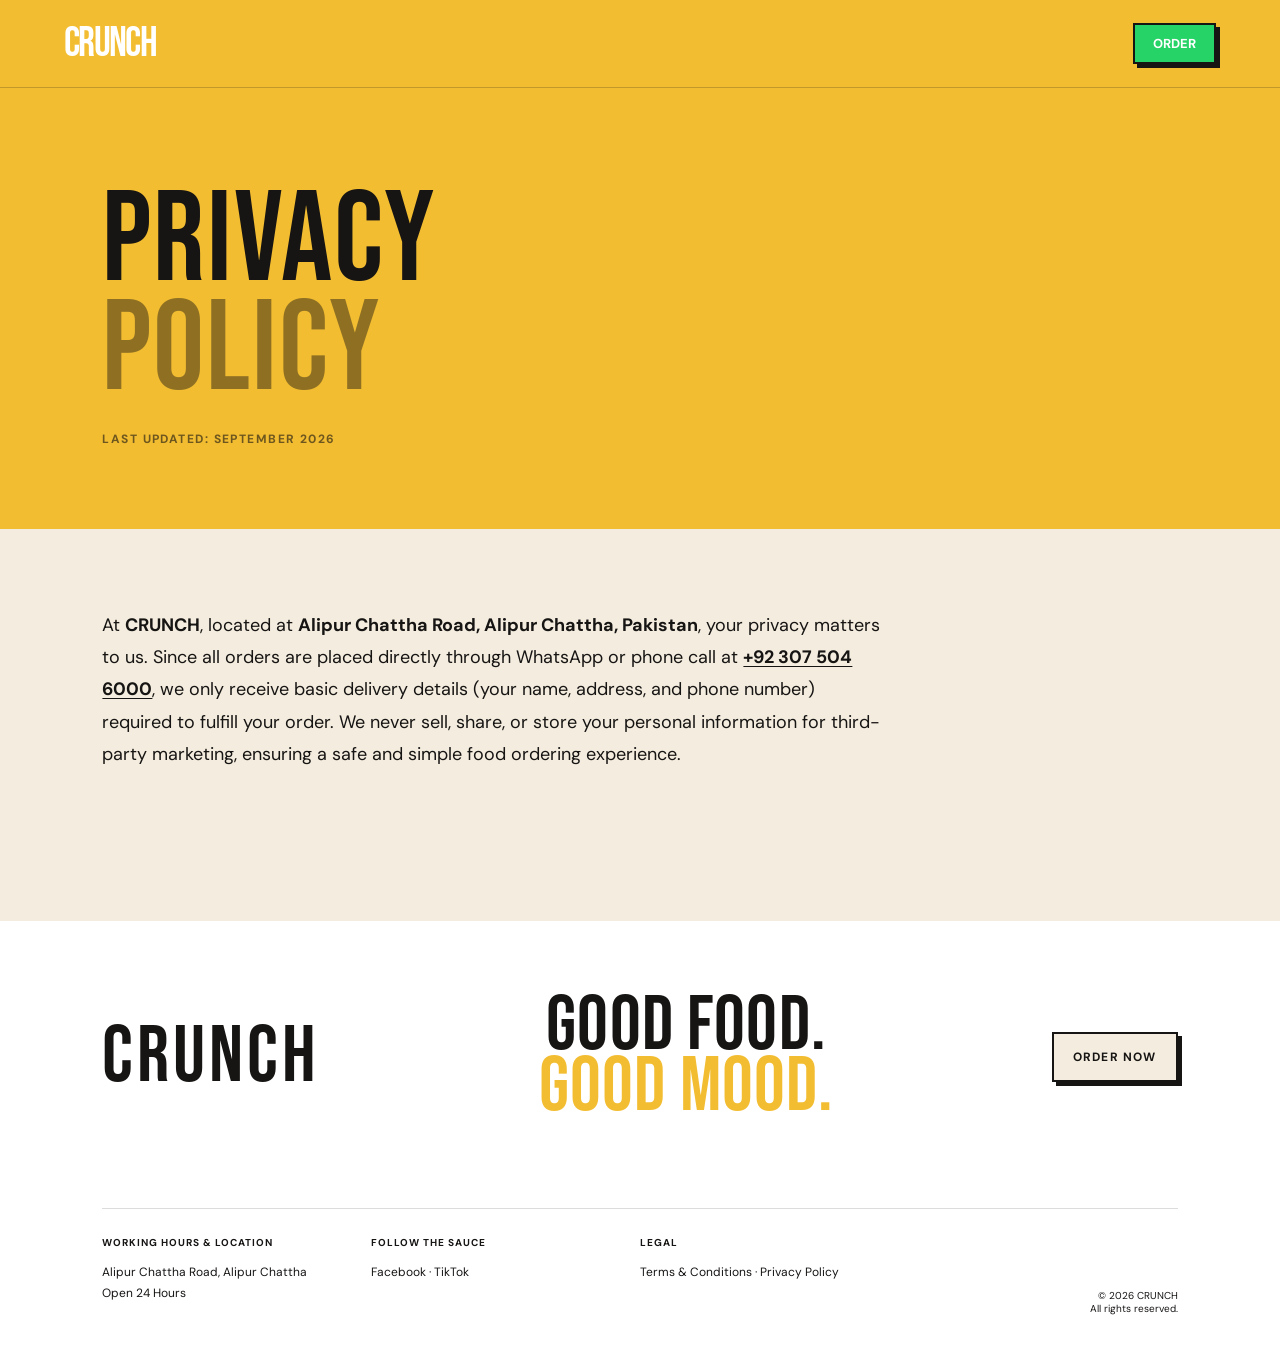
==== commit 0b37c109: "Update timing to Open 24 Hours, add TikTok & Facebook links, remove Instagram, and fix branch number" ====
--- a/privacy.html
+++ b/privacy.html
@@ -43,11 +43,10 @@
     </div>
     <div class="footer-bottom">
       <div><b>Working hours &amp; Location</b>
-        <p>Alipur Chattha Road, Alipur Chattha<br />12 PM – 3 AM</p>
+        <p>Alipur Chattha Road, Alipur Chattha<br />Open 24 Hours</p>
       </div>
       <div><b>Follow the sauce</b>
-        <p><a href="https://instagram.com/crunch">Instagram</a> · <a
-            href="https://facebook.com/CRUNCH">Facebook</a></p>
+        <p><a href="https://www.facebook.com/share/1DDXRLEFbr/" target="_blank" rel="noreferrer">Facebook</a> · <a href="https://www.tiktok.com/@crunch.pakistan?_r=1&amp;_d=f0l14cjjm0l20b&amp;sec_uid=MS4wLjABAAAAqZwYp-4Lfl0da8dWMY-kB_6f0F6Fa6OfnIKzKuEVomaOssiPzEy2P2xNCkCg1zl1&amp;share_author_id=7421272008175420458&amp;sharer_language=en&amp;source=h5_m&amp;u_code=em1ff284glb6e7&amp;timestamp=1789750359&amp;user_id=7540232213892744214&amp;sec_user_id=MS4wLjABAAAA2ci4kEVvL7AnQa-bCq2DuXHzpiMbmTiyRL7Zi99j7bBj1sNrGQ4g8eYYUP5eQouV&amp;item_author_type=2&amp;utm_source=copy&amp;utm_campaign=client_share&amp;utm_medium=android&amp;share_iid=7686541412650059542&amp;share_link_id=1584d4f8-18d4-462b-b5d0-0b1ab2ebc546&amp;share_app_id=1233&amp;ugbiz_name=ACCOUNT&amp;ug_btm=b6880%2Cb5836&amp;social_share_type=5&amp;share_enter_from=others_homepage&amp;item_author_type=2&amp;enable_checksum=1" target="_blank" rel="noreferrer">TikTok</a></p>
       </div>
       <div><b>Legal</b>
         <p><a href="terms.html">Terms & Conditions</a> · <a href="privacy.html">Privacy Policy</a></p>
